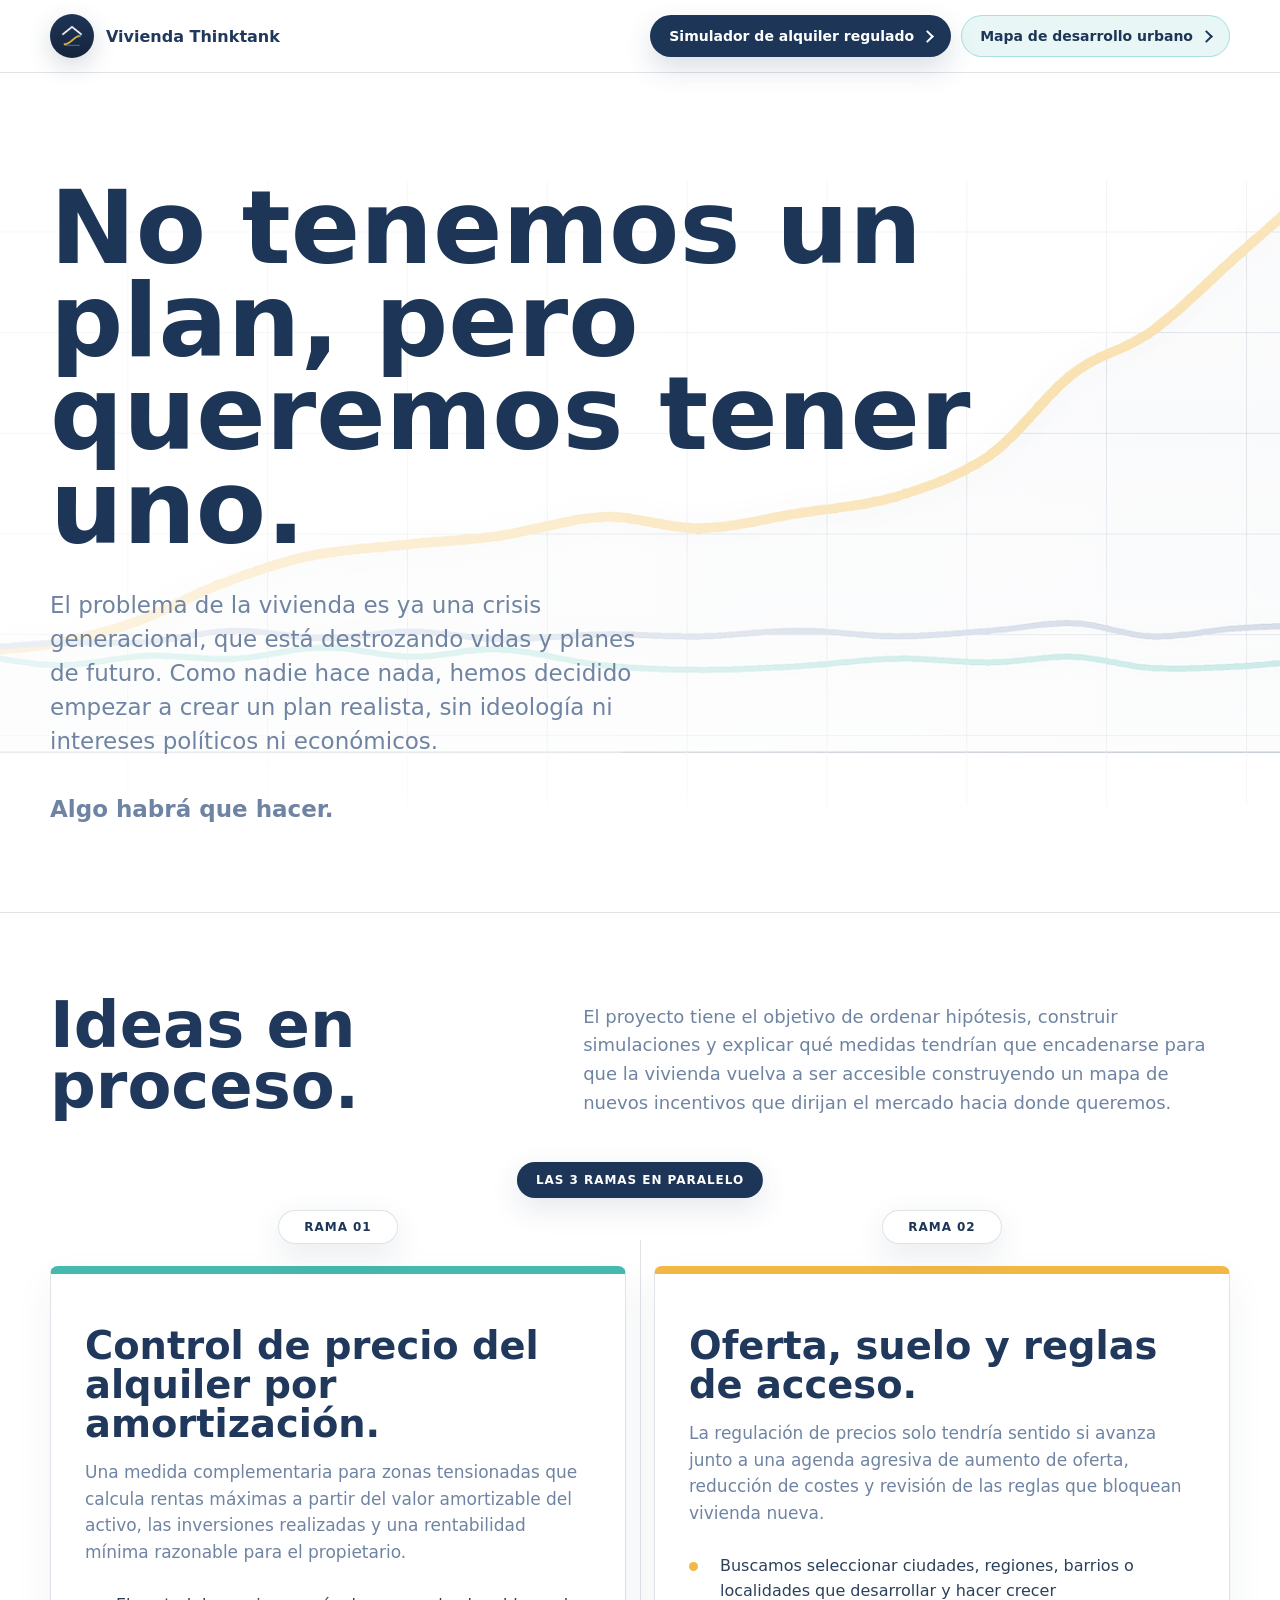
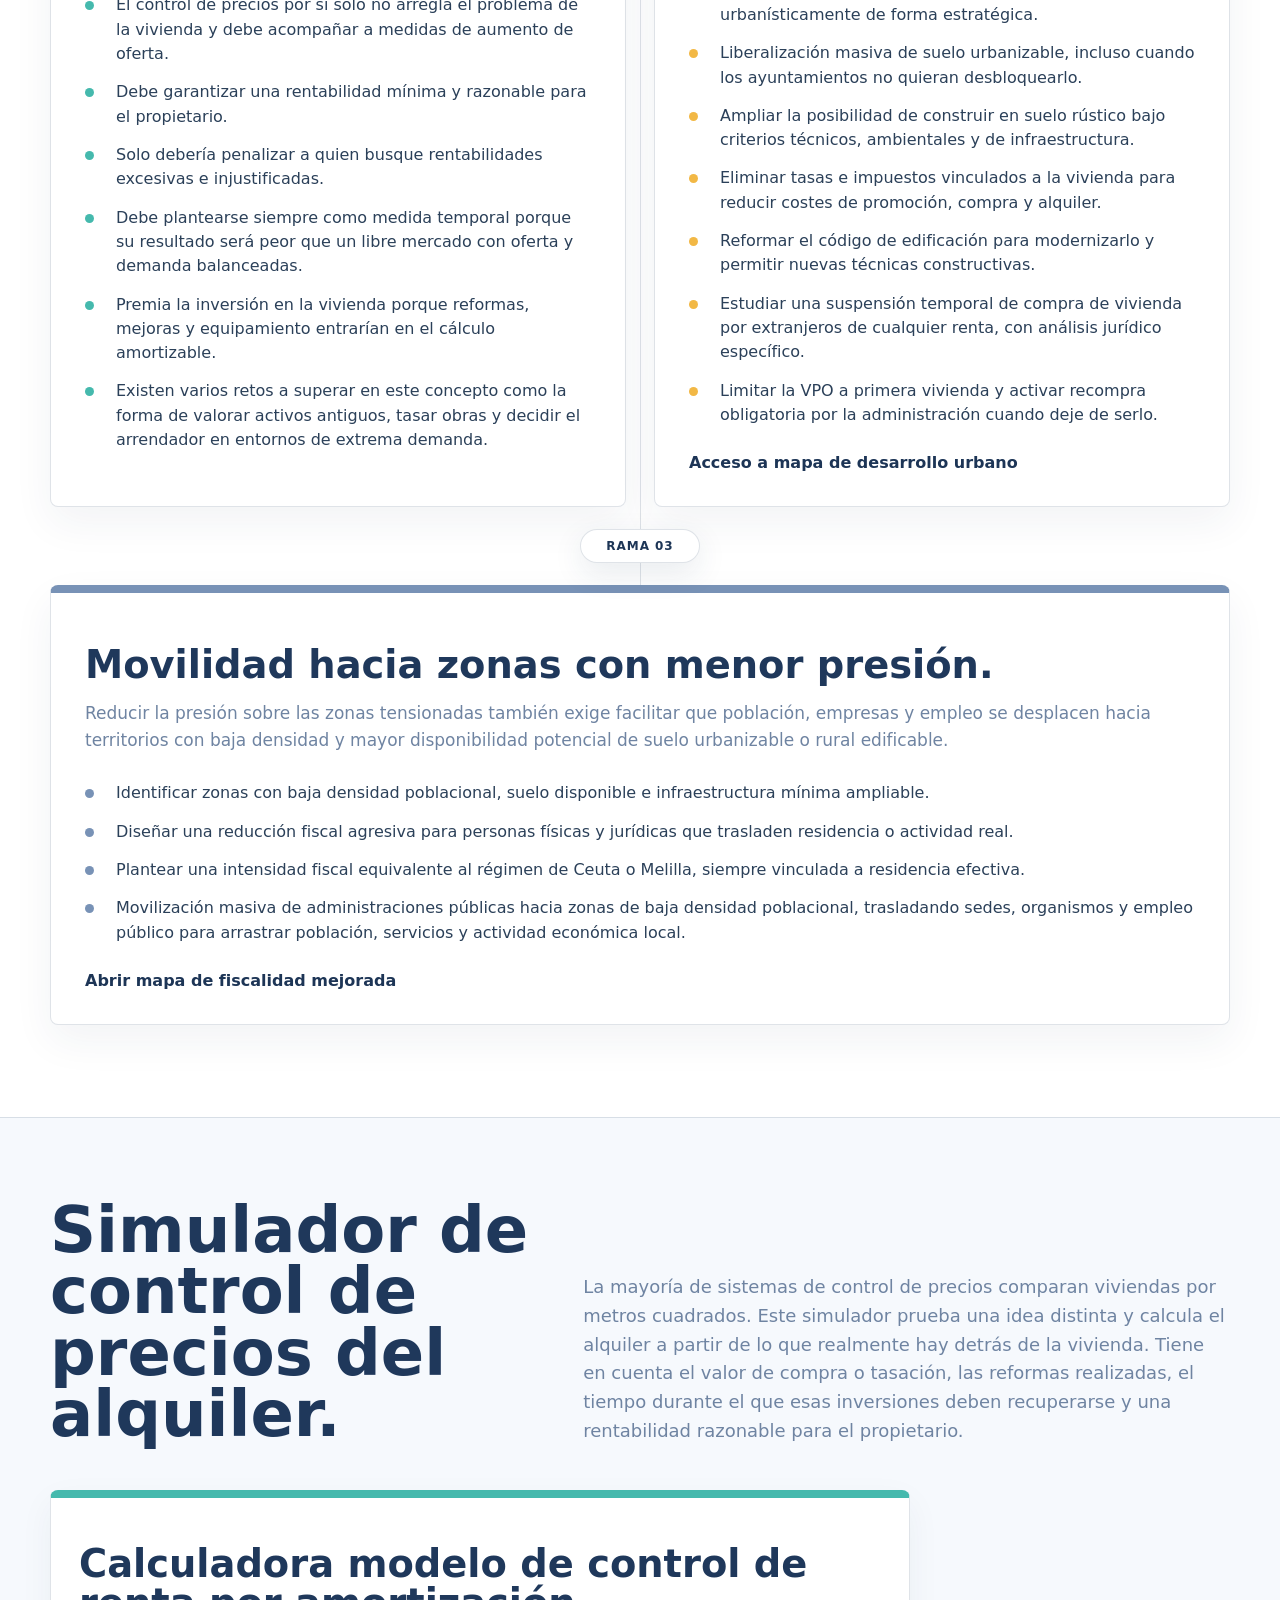
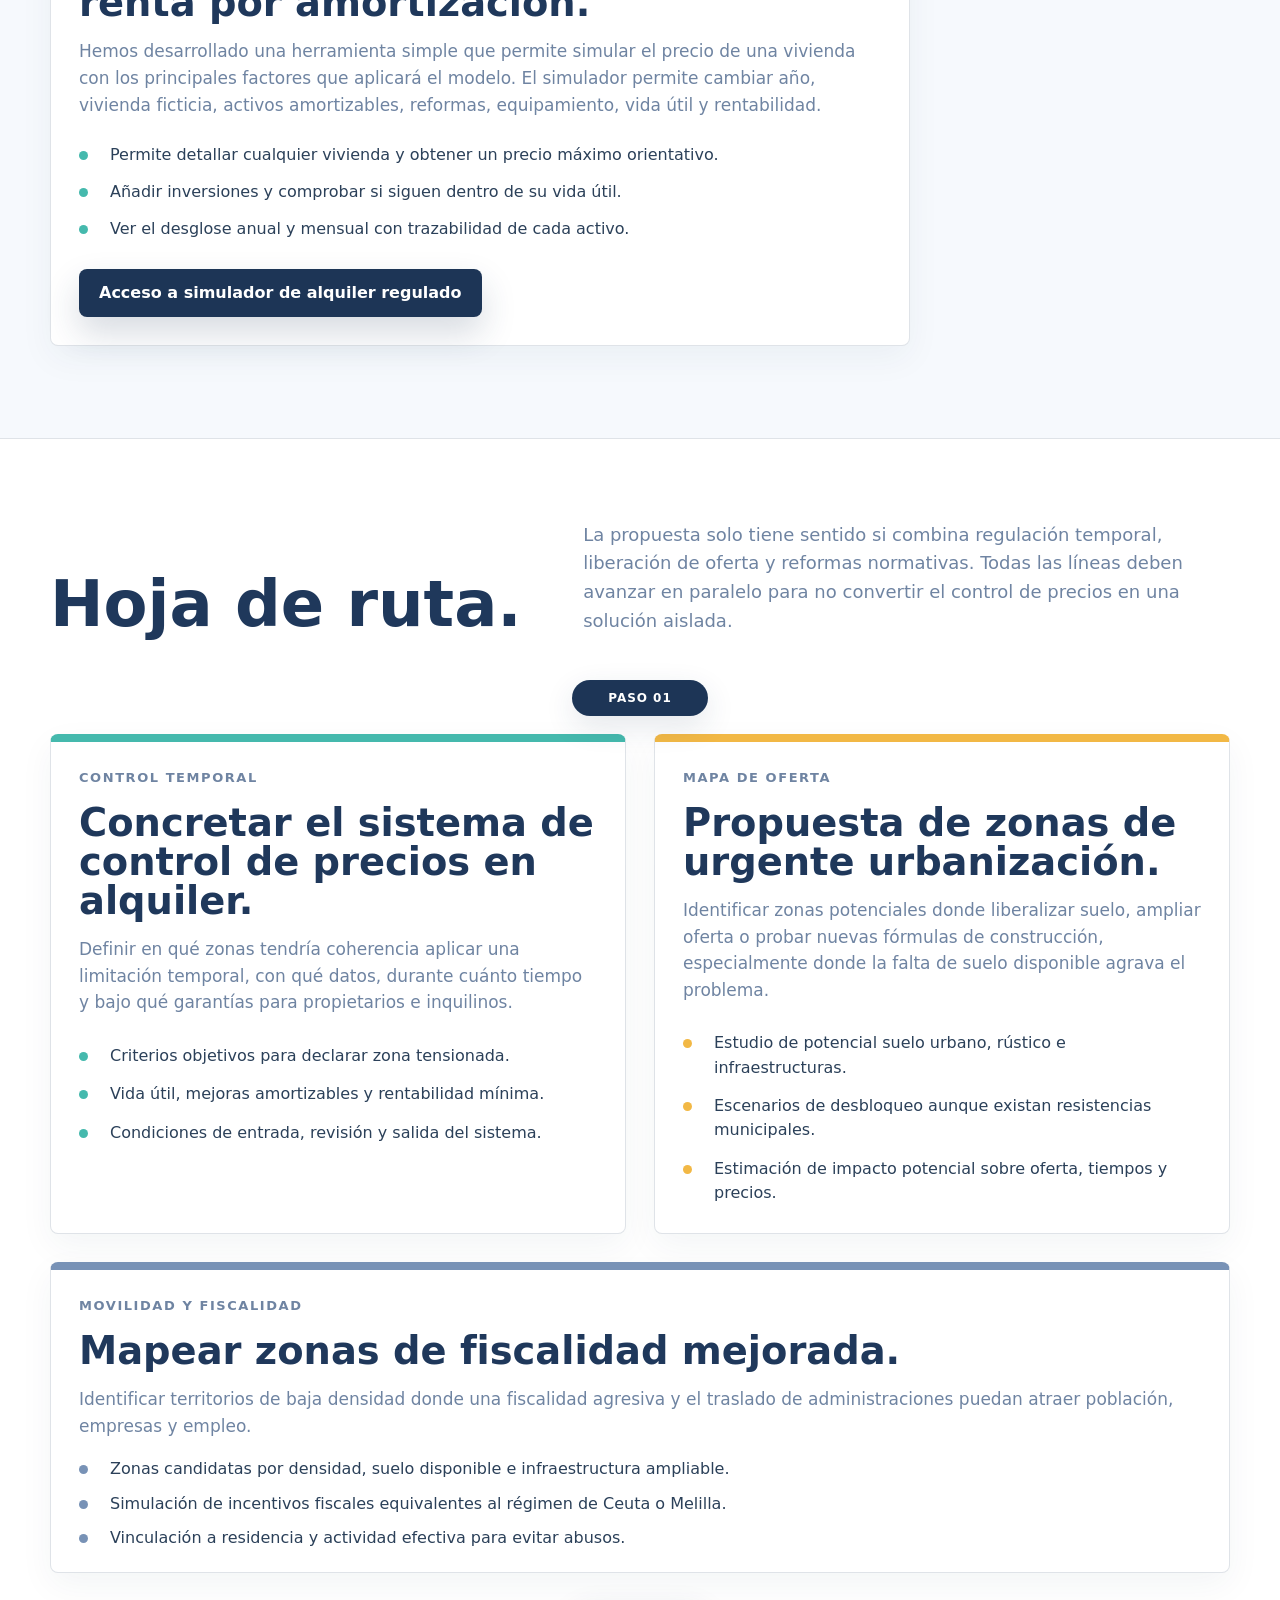
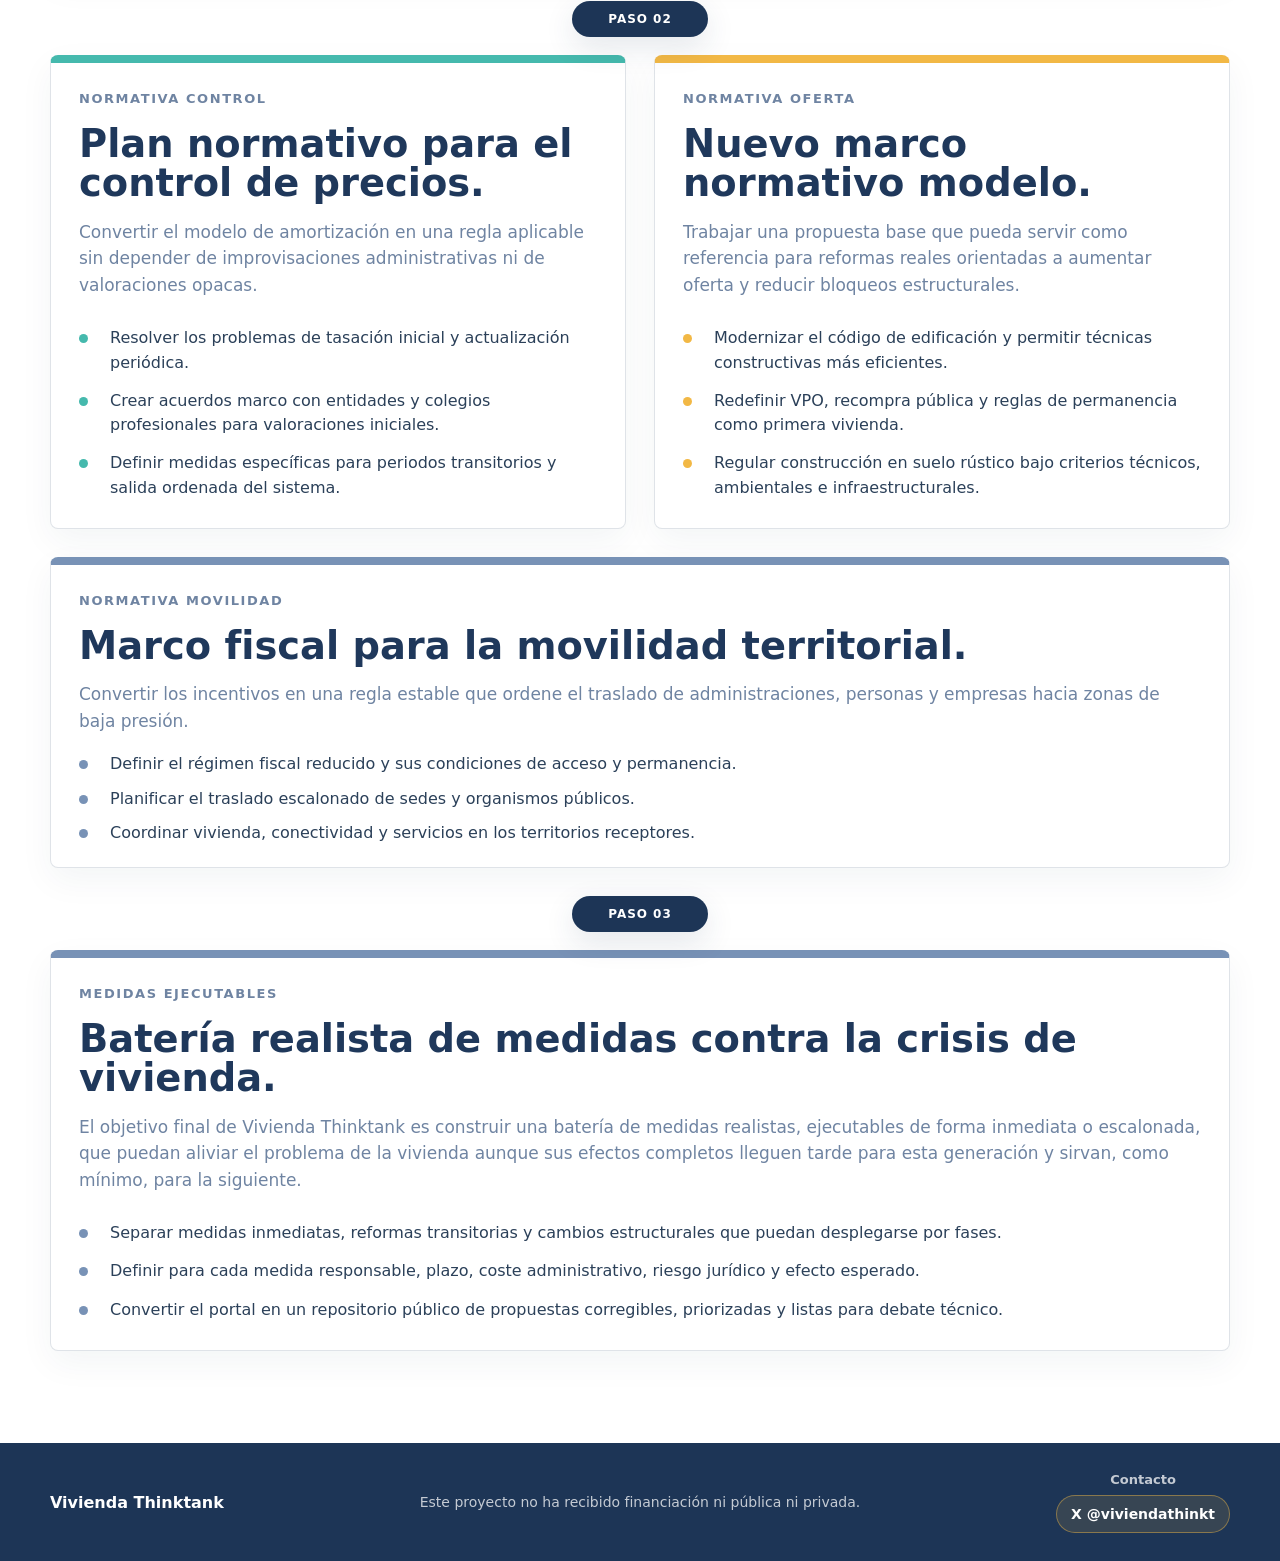
==== index.html @ 39a3a5e6 "Compact roadmap wide cards" ====
<!doctype html>
<html lang="es">
<head>
  <meta charset="utf-8">
  <meta name="viewport" content="width=device-width, initial-scale=1">
  <title>Vivienda Thinktank | Algo habrá que hacer </title>
  <style>
    :root {
      --ink: #1f385b;
      --navy: #1d3556;
      --muted: #6f84a2;
      --soft: #f6f9fd;
      --white: #ffffff;
      --teal: #45b9ad;
      --gold: #f2b845;
      --blue: #7892b6;
      --line: rgba(31, 56, 91, 0.14);
      --shadow: 0 24px 70px rgba(31, 56, 91, 0.10);
    }

    * {
      box-sizing: border-box;
    }

    body {
      margin: 0;
      font-family: Avenir Next, Inter, ui-sans-serif, system-ui, -apple-system, BlinkMacSystemFont, "Segoe UI", sans-serif;
      color: var(--ink);
      background: var(--white);
      overflow-x: hidden;
    }

    a {
      color: inherit;
    }

    .shell {
      width: calc(100% - 40px);
      max-width: 1180px;
      margin: 0 auto;
    }

    .topbar {
      position: sticky;
      top: 0;
      z-index: 10;
      border-bottom: 1px solid var(--line);
      background: rgba(255, 255, 255, 0.88);
      backdrop-filter: blur(18px);
    }

    .topbar .shell {
      display: flex;
      align-items: center;
      justify-content: space-between;
      min-height: 72px;
      gap: 24px;
    }

    .brand {
      display: flex;
      align-items: center;
      gap: 12px;
      font-weight: 800;
      letter-spacing: 0;
    }

    .brand-logo {
      width: 44px;
      height: 44px;
      border-radius: 50%;
      object-fit: cover;
      box-shadow: 0 8px 24px rgba(27, 52, 84, 0.18);
    }

    .header-actions {
      display: flex;
      align-items: center;
      justify-content: flex-end;
      flex-wrap: wrap;
      gap: 10px;
      margin-left: auto;
    }

    .header-button {
      display: inline-flex;
      align-items: center;
      justify-content: center;
      gap: 9px;
      min-height: 42px;
      padding: 0 18px;
      border: 1px solid rgba(31, 56, 91, 0.14);
      border-radius: 999px;
      background: var(--navy);
      color: var(--white);
      font-size: 14px;
      font-weight: 800;
      text-decoration: none;
      box-shadow: 0 12px 28px rgba(31, 56, 91, 0.16);
    }

    .header-button::after {
      content: "";
      width: 7px;
      height: 7px;
      border-top: 2px solid currentColor;
      border-right: 2px solid currentColor;
      transform: rotate(45deg);
    }

    .header-button.primary {
      background: var(--navy);
      color: var(--white);
    }

    .header-button.secondary {
      border-color: rgba(69, 185, 173, 0.38);
      background: rgba(69, 185, 173, 0.12);
      color: var(--navy);
      box-shadow: none;
    }

    .header-button.social {
      border-color: rgba(242, 184, 69, 0.46);
      background: rgba(242, 184, 69, 0.14);
      color: var(--navy);
      box-shadow: none;
    }

    .header-button.social::after {
      display: none;
    }

    .hero {
      position: relative;
      overflow: hidden;
      min-height: calc(100vh - 72px);
      display: grid;
      align-items: center;
      padding: 108px 0 86px;
      background:
        linear-gradient(90deg, rgba(255, 255, 255, 0.62) 0%, rgba(255, 255, 255, 0.52) 46%, rgba(255, 255, 255, 0.30) 100%),
        url("assets/landing/fondo-grafica-transparente.png") center center / cover no-repeat,
        #ffffff;
    }

    .hero::after {
      content: "";
      position: absolute;
      inset: 0;
      pointer-events: none;
      background:
        linear-gradient(180deg, rgba(255, 255, 255, 0.48), rgba(255, 255, 255, 0.08) 42%, rgba(255, 255, 255, 0.72) 100%);
    }

    .hero-grid {
      position: relative;
      z-index: 1;
      display: grid;
      grid-template-columns: minmax(0, 1fr);
      align-items: center;
    }

    h1 {
      max-width: 1040px;
      margin: 0;
      font-size: clamp(54px, 8vw, 124px);
      line-height: 0.91;
      letter-spacing: 0;
      color: var(--navy);
    }

    .intro {
      max-width: 620px;
      margin: 34px 0 0;
      color: var(--muted);
      font-size: clamp(18px, 2vw, 23px);
      line-height: 1.48;
    }

    .ideas {
      border-top: 1px solid var(--line);
      background: var(--white);
      padding: 82px 0 92px;
    }

    .section-head {
      display: grid;
      grid-template-columns: minmax(0, 0.75fr) minmax(0, 1fr);
      gap: 48px;
      align-items: end;
      margin-bottom: 44px;
    }

    h2 {
      margin: 0;
      font-size: clamp(36px, 5vw, 72px);
      line-height: 0.96;
      letter-spacing: 0;
    }

    .section-head p {
      margin: 0;
      color: var(--muted);
      font-size: 18px;
      line-height: 1.6;
    }

    .parallel {
      position: relative;
      display: grid;
      grid-template-columns: 1fr 1fr;
      gap: 28px;
      align-items: stretch;
      padding-top: 54px;
    }

    .parallel::before {
      content: "";
      position: absolute;
      top: 78px;
      bottom: 40px;
      left: 50%;
      width: 1px;
      background: var(--line);
      z-index: 0;
    }

    .parallel-badge {
      position: absolute;
      top: 0;
      left: 50%;
      z-index: 2;
      transform: translateX(-50%);
      display: inline-flex;
      align-items: center;
      justify-content: center;
      min-width: 136px;
      height: 36px;
      padding: 0 18px;
      border: 1px solid var(--line);
      border-radius: 999px;
      color: var(--white);
      background: var(--navy);
      box-shadow: 0 10px 30px rgba(31, 56, 91, 0.12);
      font-size: 12px;
      font-weight: 850;
      letter-spacing: 0.08em;
      text-transform: uppercase;
    }

    .branch {
      position: relative;
      z-index: 1;
      border: 1px solid var(--line);
      border-top: 8px solid var(--detail-color, var(--navy));
      border-radius: 8px;
      background: #ffffff;
      padding: 34px;
      min-height: 620px;
      box-shadow: 0 16px 40px rgba(27, 52, 84, 0.06);
    }

    .parallel > article:first-of-type {
      --detail-color: var(--teal);
    }

    .parallel > article:last-of-type {
      --detail-color: var(--gold);
    }

    .parallel.three-branches > article:nth-of-type(1) {
      --detail-color: var(--teal);
      grid-column: 1;
      grid-row: 2;
    }

    .parallel.three-branches > article:nth-of-type(2) {
      --detail-color: var(--gold);
      grid-column: 2;
      grid-row: 2;
    }

    .parallel.three-branches > article:nth-of-type(3) {
      --detail-color: var(--blue);
      grid-column: 1 / -1;
      grid-row: 4;
      justify-self: stretch;
      width: 100%;
      max-width: none;
      min-height: auto;
    }

    .branch-break {
      justify-self: center;
      z-index: 2;
      display: inline-flex;
      align-items: center;
      justify-content: center;
      min-width: 120px;
      height: 34px;
      margin: -6px 0 -6px;
      border: 1px solid var(--line);
      border-radius: 999px;
      color: var(--navy);
      background: var(--white);
      box-shadow: 0 10px 30px rgba(31, 56, 91, 0.10);
      font-size: 12px;
      font-weight: 850;
      letter-spacing: 0.08em;
      text-transform: uppercase;
    }

    .branch-break.full {
      grid-column: 1 / -1;
      grid-row: 3;
    }

    .three-branches .branch-break:nth-of-type(2) {
      grid-column: 1;
      grid-row: 1;
    }

    .three-branches .branch-break:nth-of-type(3) {
      grid-column: 2;
      grid-row: 1;
    }

    .branch-number {
      color: var(--muted);
      font-size: 13px;
      font-weight: 850;
      letter-spacing: 0.12em;
      text-transform: uppercase;
    }

    h3 {
      margin: 18px 0 16px;
      font-size: clamp(28px, 3vw, 42px);
      line-height: 1.02;
      letter-spacing: 0;
    }

    .branch-lead {
      margin: 0 0 28px;
      color: var(--muted);
      font-size: 17px;
      line-height: 1.56;
    }

    .points {
      display: grid;
      gap: 14px;
      margin: 0;
      padding: 0;
      list-style: none;
    }

    .points li {
      display: grid;
      grid-template-columns: 18px 1fr;
      gap: 13px;
      color: #2b4059;
      font-size: 16px;
      line-height: 1.52;
    }

    .points li::before {
      content: "";
      width: 9px;
      height: 9px;
      margin-top: 8px;
      border-radius: 50%;
      background: var(--detail-color, var(--blue));
    }

    .simulator {
      border-top: 1px solid var(--line);
      background: var(--soft);
      padding: 82px 0 92px;
    }

    .simulator-grid {
      display: grid;
      grid-template-columns: minmax(0, 1fr);
      gap: 28px;
      align-items: stretch;
    }

    .simulator-panel,
    .roadmap-card {
      border: 1px solid var(--line);
      border-radius: 8px;
      background: var(--white);
      padding: 28px;
      box-shadow: 0 12px 34px rgba(27, 52, 84, 0.05);
    }

    .field-grid {
      display: grid;
      grid-template-columns: 1fr 1fr;
      gap: 16px;
    }

    .field {
      display: grid;
      gap: 8px;
    }

    .field label {
      color: var(--muted);
      font-size: 13px;
      font-weight: 800;
      letter-spacing: 0.04em;
      text-transform: uppercase;
    }

    .field input {
      width: 100%;
      min-height: 48px;
      border: 1px solid var(--line);
      border-radius: 8px;
      padding: 0 14px;
      color: var(--ink);
      background: #fbfdff;
      font: inherit;
      font-size: 16px;
      font-weight: 700;
    }

    .preview-panel {
      border-top: 8px solid var(--teal);
      max-width: 860px;
    }

    .preview-copy {
      margin: 0 0 24px;
      color: var(--muted);
      font-size: 17px;
      line-height: 1.58;
    }

    .preview-list {
      display: grid;
      gap: 13px;
      margin: 0;
      padding: 0;
      list-style: none;
    }

    .preview-list li {
      display: grid;
      grid-template-columns: 18px 1fr;
      gap: 13px;
      color: #2b4059;
      font-size: 16px;
      line-height: 1.5;
    }

    .preview-list li::before {
      content: "";
      width: 9px;
      height: 9px;
      margin-top: 8px;
      border-radius: 50%;
      background: var(--teal);
    }

    .cta-link {
      display: inline-flex;
      align-items: center;
      justify-content: center;
      min-height: 48px;
      margin-top: 28px;
      border-radius: 8px;
      padding: 0 20px;
      color: var(--white);
      background: var(--navy);
      font-weight: 850;
      text-decoration: none;
      box-shadow: 0 16px 34px rgba(31, 56, 91, 0.18);
    }

    .branch-link {
      display: inline-flex;
      margin-top: 26px;
      color: var(--navy);
      font-weight: 850;
      text-decoration: none;
    }

    .roadmap {
      border-top: 1px solid var(--line);
      background: var(--white);
      padding: 82px 0 92px;
    }

    .roadmap-card {
      border-top: 8px solid var(--detail-color, var(--navy));
      min-height: 380px;
    }

    .roadmap-card.roadmap-wide {
      align-self: start;
      height: fit-content;
      min-height: 0;
      padding-bottom: 22px;
    }

    .roadmap-card.roadmap-wide .branch-lead {
      margin-bottom: 18px;
    }

    .roadmap-card.roadmap-wide .points {
      gap: 10px;
    }

    @media (min-width: 881px) {
      .roadmap .parallel::before {
        display: none;
      }
    }

    .roadmap-card[id] {
      scroll-margin-top: 96px;
    }

    .roadmap-phase {
      margin-top: 28px;
    }

    .roadmap-single {
      grid-template-columns: minmax(0, 1fr);
    }

    .roadmap-single > article:first-of-type {
      --detail-color: var(--blue);
    }

    .roadmap-single::before {
      display: none;
    }

    .roadmap-single .roadmap-card {
      min-height: auto;
    }

    .footer {
      border-top: 1px solid var(--line);
      background: var(--navy);
      color: var(--white);
      padding: 28px 0;
    }

    .footer .shell {
      display: flex;
      align-items: center;
      justify-content: space-between;
      gap: 24px;
      flex-wrap: wrap;
    }

    .footer strong {
      font-size: 16px;
    }

    .footer-note {
      color: rgba(255, 255, 255, 0.74);
      font-size: 14px;
      line-height: 1.45;
      text-align: center;
    }

    .footer-contact {
      display: flex;
      flex-direction: column;
      align-items: center;
      gap: 8px;
    }

    .footer-contact-title {
      color: rgba(255, 255, 255, 0.74);
      font-size: 13px;
      font-weight: 850;
    }

    .footer-link {
      display: inline-flex;
      align-items: center;
      justify-content: center;
      min-height: 38px;
      padding: 0 14px;
      border: 1px solid rgba(242, 184, 69, 0.44);
      border-radius: 999px;
      background: rgba(242, 184, 69, 0.12);
      color: var(--white);
      font-size: 14px;
      font-weight: 850;
      text-decoration: none;
      white-space: nowrap;
    }

    @media (max-width: 880px) {
      .shell {
        width: calc(100% - 28px);
        max-width: 1180px;
      }

      .topbar .shell {
        align-items: center;
        gap: 16px;
      }

      .hero {
        min-height: auto;
        padding: 72px 0 56px;
        background:
          linear-gradient(180deg, rgba(255, 255, 255, 0.78) 0%, rgba(255, 255, 255, 0.52) 48%, rgba(255, 255, 255, 0.82) 100%),
          url("assets/landing/fondo-grafica-transparente.png") center center / auto 100% no-repeat,
          #ffffff;
      }

      .hero-grid,
      .section-head,
      .parallel,
      .simulator-grid,
      .field-grid {
        grid-template-columns: 1fr;
      }

      .parallel-badge {
        position: static;
        transform: none;
        justify-self: start;
        margin-bottom: 2px;
      }

      .branch-break {
        grid-column: auto !important;
        grid-row: auto !important;
        justify-self: start;
        margin: 0 0 0 -16px;
        box-shadow: 0 0 0 6px var(--white);
      }

      .parallel.three-branches > article {
        grid-column: auto !important;
        grid-row: auto !important;
      }

      .parallel {
        gap: 16px;
        padding-top: 0;
        padding-left: 24px;
      }

      .parallel::before {
        top: 48px;
        bottom: 12px;
        left: 8px;
        width: 3px;
        border-radius: 999px;
        background: linear-gradient(180deg, var(--teal), var(--gold));
      }

      .parallel > article {
        position: relative;
      }

      .parallel > article::before {
        content: "";
        position: absolute;
        top: 30px;
        left: -23px;
        width: 13px;
        height: 13px;
        border-radius: 50%;
        background: var(--detail-color, var(--navy));
        box-shadow: 0 0 0 5px var(--white);
      }

      .roadmap-single {
        padding-left: 0;
      }

      .roadmap-single::before,
      .roadmap-single > article::before {
        display: none;
      }

      .branch {
        min-height: auto;
        padding: 26px;
      }

      .footer .shell {
        align-items: flex-start;
        flex-direction: column;
      }

      .footer-contact {
        align-items: flex-start;
      }

    }

    @media (max-width: 640px) {
      .topbar .shell {
        align-items: flex-start;
        flex-direction: column;
        padding: 12px 0;
      }

      .header-actions {
        width: 100%;
        justify-content: flex-start;
        margin-left: 0;
      }

      .header-button {
        width: 100%;
        max-width: 100%;
        justify-content: space-between;
      }
    }

    @media (max-width: 520px) {
      .brand {
        gap: 10px;
      }

      .brand span {
        max-width: 116px;
        line-height: 1.05;
      }

      .header-button {
        min-height: 40px;
        padding: 0 14px;
      }

      h1 {
        width: 100%;
        max-width: 100%;
        font-size: clamp(38px, 11.2vw, 46px);
        line-height: 1;
        overflow-wrap: break-word;
      }

      .intro,
      .section-head p,
      .branch-lead,
      .preview-copy {
        width: 100%;
        max-width: 100%;
        font-size: 16px;
        overflow-wrap: break-word;
      }

      h2 {
        font-size: clamp(32px, 10vw, 42px);
        line-height: 1;
        overflow-wrap: break-word;
      }

      h3 {
        font-size: clamp(26px, 8vw, 34px);
        overflow-wrap: break-word;
      }
    }
  </style>
</head>
<body>
  <header class="topbar">
    <div class="shell">
      <div class="brand">
        <img class="brand-logo" src="assets/brand/vivienda-thinktank-logo-final.png" alt="">
        <span>Vivienda Thinktank</span>
      </div>
      <div class="header-actions">
        <a class="header-button primary" href="simulador_total.html">Simulador de alquiler regulado</a>
        <a class="header-button secondary" href="mapa_desarrollo_urbano.html">Mapa de desarrollo urbano</a>
      </div>
    </div>
  </header>

  <main>
    <section class="hero">
      <div class="shell hero-grid">
        <div>
          <h1>No tenemos un plan, pero queremos tener uno.</h1>
          <p class="intro">
            El problema de la vivienda es ya una crisis generacional, que está destrozando vidas y planes
            de futuro. Como nadie hace nada, hemos decidido empezar a crear un plan realista, sin ideología
            ni intereses políticos ni económicos.
            <br><br>
            <strong>Algo habrá que hacer.</strong>
          </p>
        </div>
      </div>
    </section>

    <section class="ideas" id="ideas">
      <div class="shell">
        <div class="section-head">
          <h2>Ideas en proceso.</h2>
          <p>
            El proyecto tiene el objetivo de ordenar hipótesis, construir simulaciones y explicar qué medidas
            tendrían que encadenarse para que la vivienda vuelva a ser accesible construyendo un mapa de nuevos
            incentivos que dirijan el mercado hacia donde queremos.
          </p>
        </div>

        <div class="parallel three-branches">
          <div class="parallel-badge">Las 3 ramas en paralelo</div>

          <div class="branch-break">Rama 01</div>

          <article class="branch">
            <h3>Control de precio del alquiler por amortización.</h3>
            <p class="branch-lead">
              Una medida complementaria para zonas tensionadas que calcula rentas máximas a partir del valor
              amortizable del activo, las inversiones realizadas y una rentabilidad mínima razonable para el
              propietario.
            </p>

            <ul class="points">
              <li>El control de precios por sí solo no arregla el problema de la vivienda y debe acompañar a medidas de aumento de oferta.</li>
              <li>Debe garantizar una rentabilidad mínima y razonable para el propietario.</li>
              <li>Solo debería penalizar a quien busque rentabilidades excesivas e injustificadas.</li>
              <li>Debe plantearse siempre como medida temporal porque su resultado será peor que un libre mercado con oferta y demanda balanceadas.</li>
              <li>Premia la inversión en la vivienda porque reformas, mejoras y equipamiento entrarían en el cálculo amortizable.</li>
              <li>Existen varios retos a superar en este concepto como la forma de valorar activos antiguos, tasar obras y decidir el arrendador en entornos de extrema demanda.</li>
            </ul>
          </article>

          <div class="branch-break">Rama 02</div>

          <article class="branch">
            <h3>Oferta, suelo y reglas de acceso.</h3>
            <p class="branch-lead">
              La regulación de precios solo tendría sentido si avanza junto a una agenda agresiva de aumento de oferta,
              reducción de costes y revisión de las reglas que bloquean vivienda nueva.
            </p>

            <ul class="points">
              <li>Buscamos seleccionar ciudades, regiones, barrios o localidades que desarrollar y hacer crecer urbanísticamente de forma estratégica.</li>
              <li>Liberalización masiva de suelo urbanizable, incluso cuando los ayuntamientos no quieran desbloquearlo.</li>
              <li>Ampliar la posibilidad de construir en suelo rústico bajo criterios técnicos, ambientales y de infraestructura.</li>
              <li>Eliminar tasas e impuestos vinculados a la vivienda para reducir costes de promoción, compra y alquiler.</li>
              <li>Reformar el código de edificación para modernizarlo y permitir nuevas técnicas constructivas.</li>
              <li>Estudiar una suspensión temporal de compra de vivienda por extranjeros de cualquier renta, con análisis jurídico específico.</li>
              <li>Limitar la VPO a primera vivienda y activar recompra obligatoria por la administración cuando deje de serlo.</li>
            </ul>
            <a class="branch-link" href="mapa_desarrollo_urbano.html">Acceso a mapa de desarrollo urbano</a>
          </article>

          <div class="branch-break full">Rama 03</div>

          <article class="branch">
            <h3>Movilidad hacia zonas con menor presión.</h3>
            <p class="branch-lead">
              Reducir la presión sobre las zonas tensionadas también exige facilitar que población, empresas y empleo
              se desplacen hacia territorios con baja densidad y mayor disponibilidad potencial de suelo urbanizable o
              rural edificable.
            </p>

            <ul class="points">
              <li>Identificar zonas con baja densidad poblacional, suelo disponible e infraestructura mínima ampliable.</li>
              <li>Diseñar una reducción fiscal agresiva para personas físicas y jurídicas que trasladen residencia o actividad real.</li>
              <li>Plantear una intensidad fiscal equivalente al régimen de Ceuta o Melilla, siempre vinculada a residencia efectiva.</li>
              <li>Movilización masiva de administraciones públicas hacia zonas de baja densidad poblacional, trasladando sedes, organismos y empleo público para arrastrar población, servicios y actividad económica local.</li>
            </ul>
            <a class="branch-link" href="mapa_fiscalidad_mejorada.html">Abrir mapa de fiscalidad mejorada</a>
          </article>
        </div>
      </div>
    </section>

    <section class="simulator" id="simulador">
      <div class="shell">
        <div class="section-head">
          <h2>Simulador de control de precios del alquiler.</h2>
          <p>
            La mayoría de sistemas de control de precios comparan viviendas por metros cuadrados. Este simulador prueba
            una idea distinta y calcula el alquiler a partir de lo que realmente hay detrás de la vivienda. Tiene en cuenta el
            valor de compra o tasación, las reformas realizadas, el tiempo durante el que esas inversiones deben recuperarse
            y una rentabilidad razonable para el propietario.
          </p>
        </div>

        <div class="simulator-grid">
          <article class="simulator-panel preview-panel">
            <h3>Calculadora modelo de control de renta por amortización.</h3>
            <p class="preview-copy">
              Hemos desarrollado una herramienta simple que permite simular el precio de una vivienda con los
              principales factores que aplicará el modelo. El simulador permite cambiar año, vivienda ficticia,
              activos amortizables, reformas, equipamiento, vida útil y rentabilidad.
            </p>
            <ul class="preview-list">
              <li>Permite detallar cualquier vivienda y obtener un precio máximo orientativo.</li>
              <li>Añadir inversiones y comprobar si siguen dentro de su vida útil.</li>
              <li>Ver el desglose anual y mensual con trazabilidad de cada activo.</li>
            </ul>
            <a class="cta-link" href="simulador_total.html">Acceso a simulador de alquiler regulado</a>
          </article>
        </div>
      </div>
    </section>

    <section class="roadmap" id="hoja-ruta">
      <div class="shell">
        <div class="section-head">
          <h2>Hoja de ruta.</h2>
          <p>
            La propuesta solo tiene sentido si combina regulación temporal, liberación de oferta y reformas
            normativas. Todas las líneas deben avanzar en paralelo para no convertir el control de precios
            en una solución aislada.
          </p>
        </div>

        <div class="parallel">
          <div class="parallel-badge">Paso 01</div>

          <article class="roadmap-card">
            <div class="branch-number">Control temporal</div>
            <h3>Concretar el sistema de control de precios en alquiler.</h3>
            <p class="branch-lead">
              Definir en qué zonas tendría coherencia aplicar una limitación temporal, con qué datos, durante cuánto
              tiempo y bajo qué garantías para propietarios e inquilinos.
            </p>
            <ul class="points">
              <li>Criterios objetivos para declarar zona tensionada.</li>
              <li>Vida útil, mejoras amortizables y rentabilidad mínima.</li>
              <li>Condiciones de entrada, revisión y salida del sistema.</li>
            </ul>
          </article>

          <article class="roadmap-card" id="mapa-desarrollo-urbano" style="--detail-color: var(--gold);">
            <div class="branch-number">Mapa de oferta</div>
            <h3>Propuesta de zonas de urgente urbanización.</h3>
            <p class="branch-lead">
              Identificar zonas potenciales donde liberalizar suelo, ampliar oferta o probar nuevas fórmulas de
              construcción, especialmente donde la falta de suelo disponible agrava el problema.
            </p>
            <ul class="points">
              <li>Estudio de potencial suelo urbano, rústico e infraestructuras.</li>
              <li>Escenarios de desbloqueo aunque existan resistencias municipales.</li>
              <li>Estimación de impacto potencial sobre oferta, tiempos y precios.</li>
            </ul>
          </article>

          <article class="roadmap-card roadmap-wide" style="grid-column: 1 / -1; --detail-color: var(--blue);">
            <div class="branch-number">Movilidad y fiscalidad</div>
            <h3>Mapear zonas de fiscalidad mejorada.</h3>
            <p class="branch-lead">
              Identificar territorios de baja densidad donde una fiscalidad agresiva y el traslado de
              administraciones puedan atraer población, empresas y empleo.
            </p>
            <ul class="points">
              <li>Zonas candidatas por densidad, suelo disponible e infraestructura ampliable.</li>
              <li>Simulación de incentivos fiscales equivalentes al régimen de Ceuta o Melilla.</li>
              <li>Vinculación a residencia y actividad efectiva para evitar abusos.</li>
            </ul>
          </article>
        </div>

        <div class="parallel roadmap-phase">
          <div class="parallel-badge">Paso 02</div>

          <article class="roadmap-card">
            <div class="branch-number">Normativa control</div>
            <h3>Plan normativo para el control de precios.</h3>
            <p class="branch-lead">
              Convertir el modelo de amortización en una regla aplicable sin depender de improvisaciones
              administrativas ni de valoraciones opacas.
            </p>
            <ul class="points">
              <li>Resolver los problemas de tasación inicial y actualización periódica.</li>
              <li>Crear acuerdos marco con entidades y colegios profesionales para valoraciones iniciales.</li>
              <li>Definir medidas específicas para periodos transitorios y salida ordenada del sistema.</li>
            </ul>
          </article>

          <article class="roadmap-card" style="--detail-color: var(--gold);">
            <div class="branch-number">Normativa oferta</div>
            <h3>Nuevo marco normativo modelo.</h3>
            <p class="branch-lead">
              Trabajar una propuesta base que pueda servir como referencia para reformas reales orientadas a aumentar
              oferta y reducir bloqueos estructurales.
            </p>
            <ul class="points">
              <li>Modernizar el código de edificación y permitir técnicas constructivas más eficientes.</li>
              <li>Redefinir VPO, recompra pública y reglas de permanencia como primera vivienda.</li>
              <li>Regular construcción en suelo rústico bajo criterios técnicos, ambientales e infraestructurales.</li>
            </ul>
          </article>

          <article class="roadmap-card roadmap-wide" style="grid-column: 1 / -1; --detail-color: var(--blue);">
            <div class="branch-number">Normativa movilidad</div>
            <h3>Marco fiscal para la movilidad territorial.</h3>
            <p class="branch-lead">
              Convertir los incentivos en una regla estable que ordene el traslado de administraciones,
              personas y empresas hacia zonas de baja presión.
            </p>
            <ul class="points">
              <li>Definir el régimen fiscal reducido y sus condiciones de acceso y permanencia.</li>
              <li>Planificar el traslado escalonado de sedes y organismos públicos.</li>
              <li>Coordinar vivienda, conectividad y servicios en los territorios receptores.</li>
            </ul>
          </article>
        </div>

        <div class="parallel roadmap-phase roadmap-single">
          <div class="parallel-badge">Paso 03</div>

          <article class="roadmap-card">
            <div class="branch-number">Medidas ejecutables</div>
            <h3>Batería realista de medidas contra la crisis de vivienda.</h3>
            <p class="branch-lead">
              El objetivo final de Vivienda Thinktank es construir una batería de medidas realistas, ejecutables de
              forma inmediata o escalonada, que puedan aliviar el problema de la vivienda aunque sus efectos completos
              lleguen tarde para esta generación y sirvan, como mínimo, para la siguiente.
            </p>
            <ul class="points">
              <li>Separar medidas inmediatas, reformas transitorias y cambios estructurales que puedan desplegarse por fases.</li>
              <li>Definir para cada medida responsable, plazo, coste administrativo, riesgo jurídico y efecto esperado.</li>
              <li>Convertir el portal en un repositorio público de propuestas corregibles, priorizadas y listas para debate técnico.</li>
            </ul>
          </article>
        </div>
      </div>
    </section>
  </main>

  <footer class="footer">
    <div class="shell">
      <strong>Vivienda Thinktank</strong>
      <span class="footer-note">Este proyecto no ha recibido financiación ni pública ni privada.</span>
      <div class="footer-contact">
        <span class="footer-contact-title">Contacto</span>
        <a class="footer-link" href="https://x.com/viviendathinkt" target="_blank" rel="noreferrer">X @viviendathinkt</a>
      </div>
    </div>
  </footer>

</body>
</html>
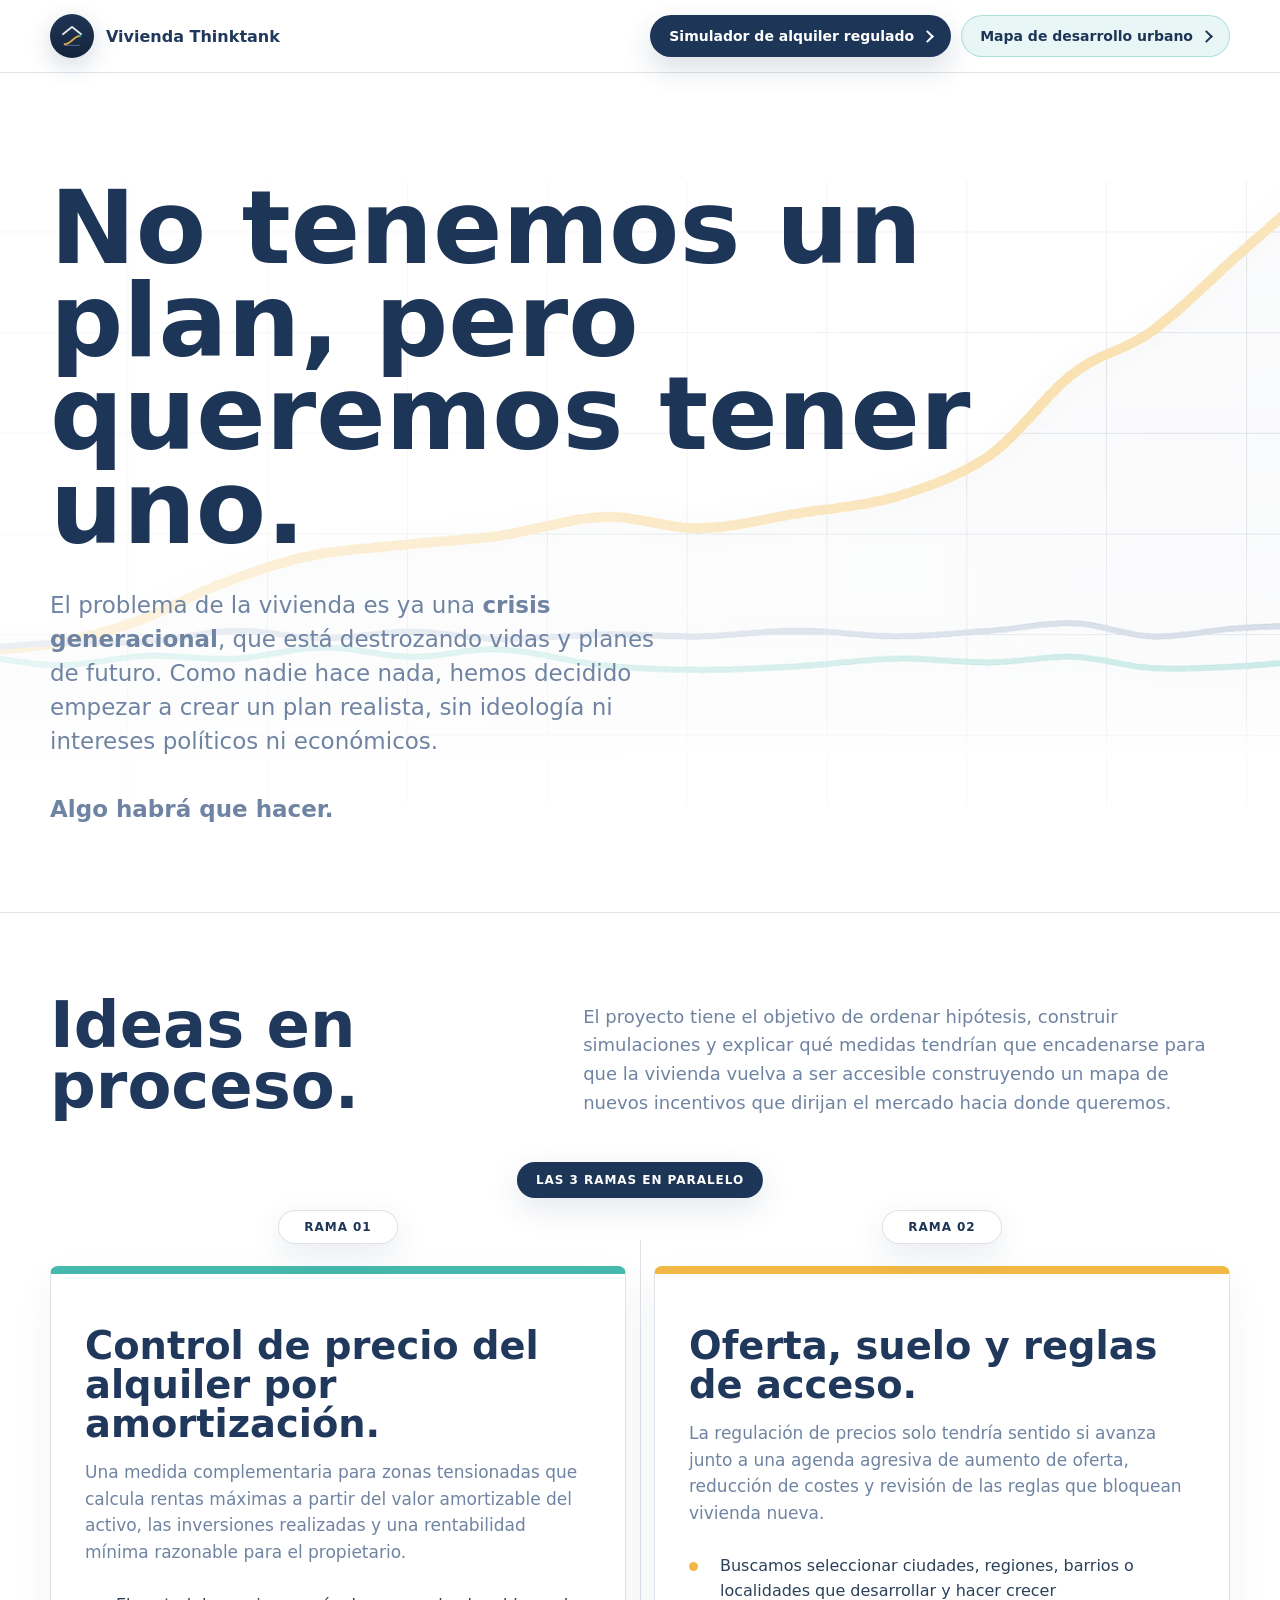
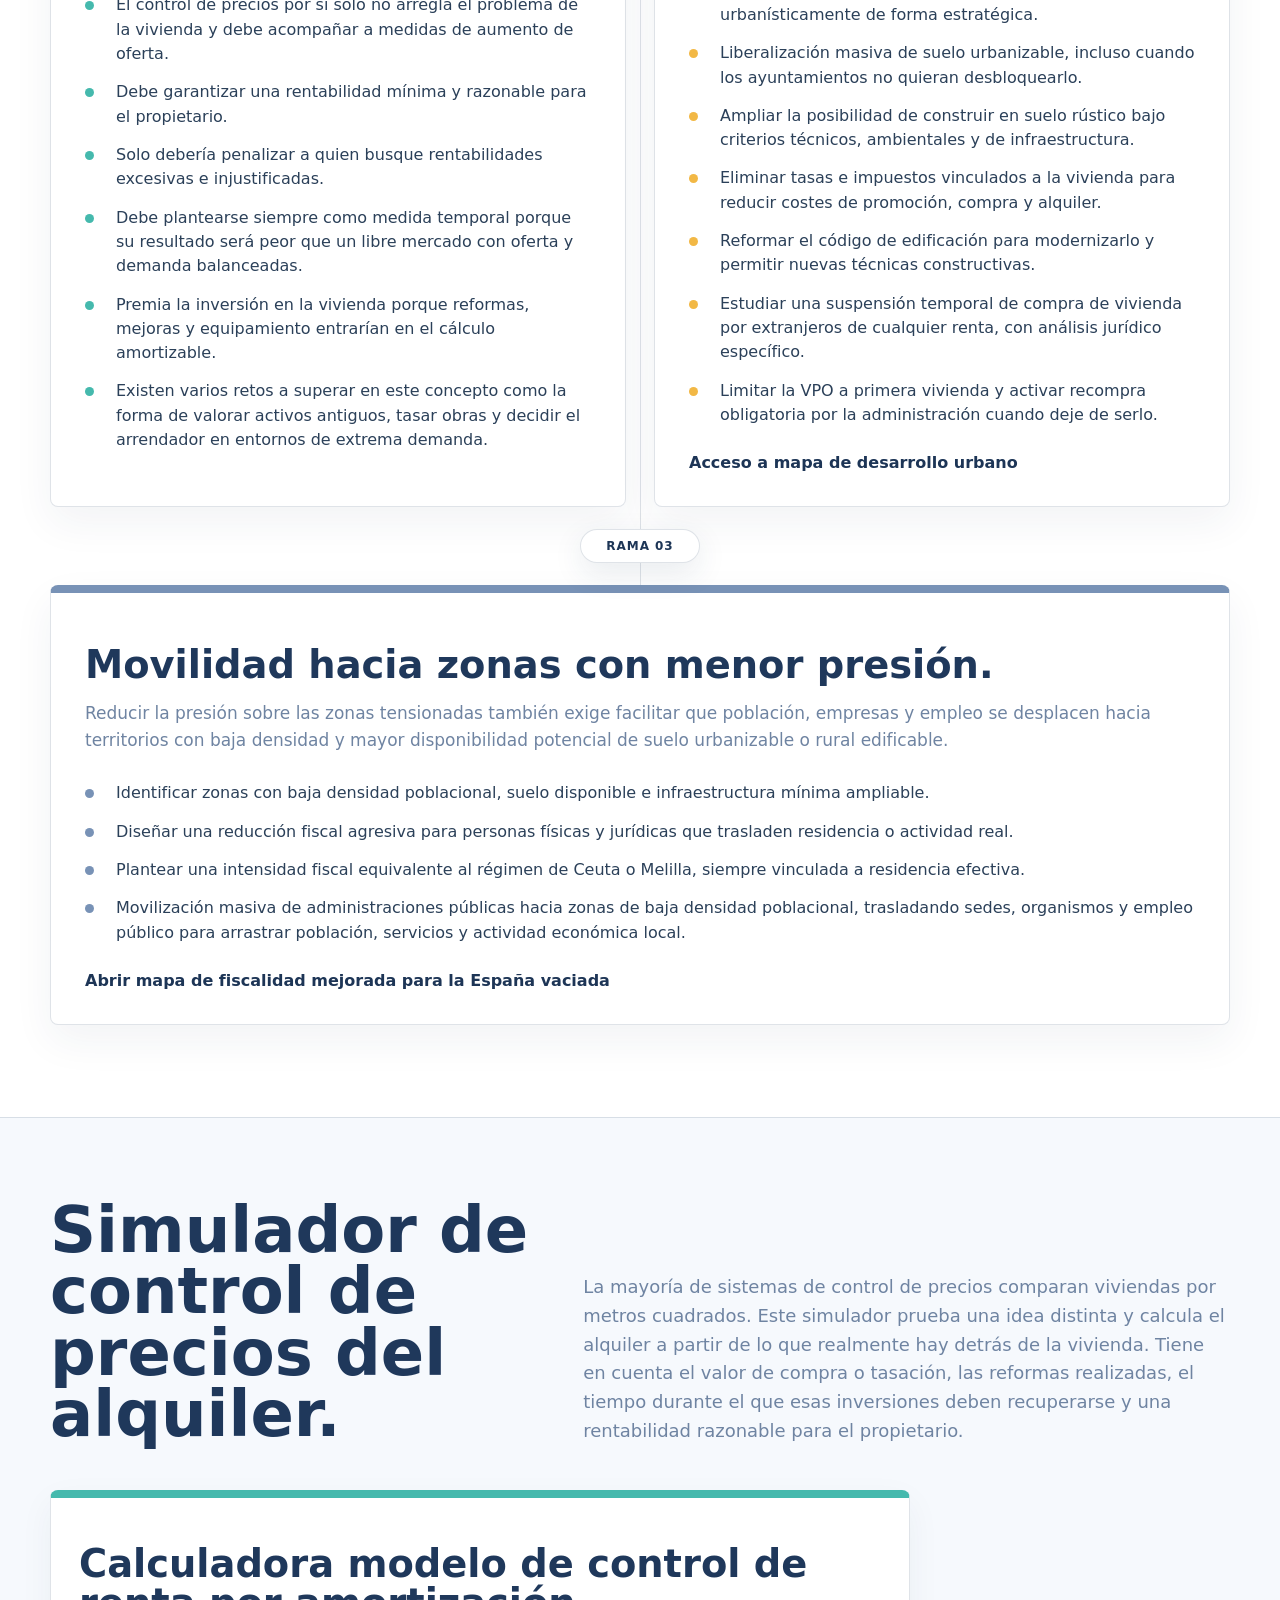
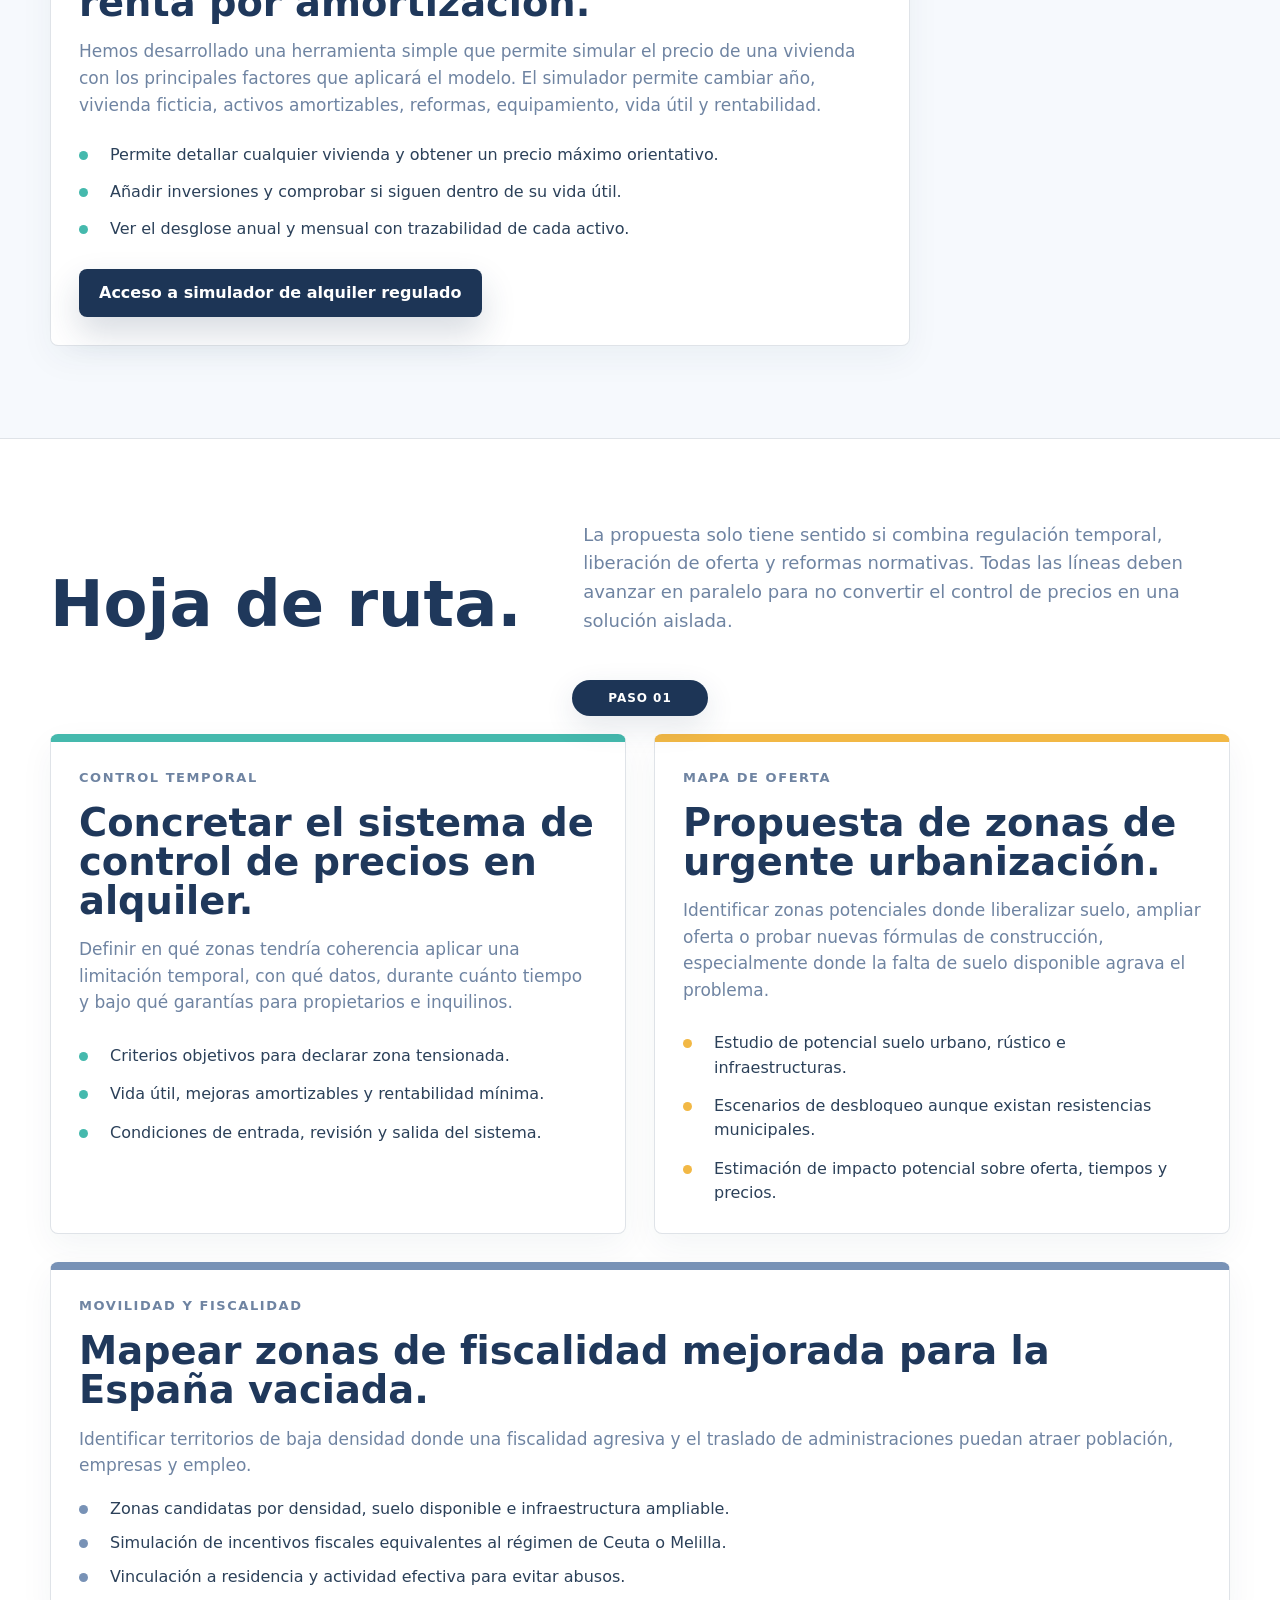
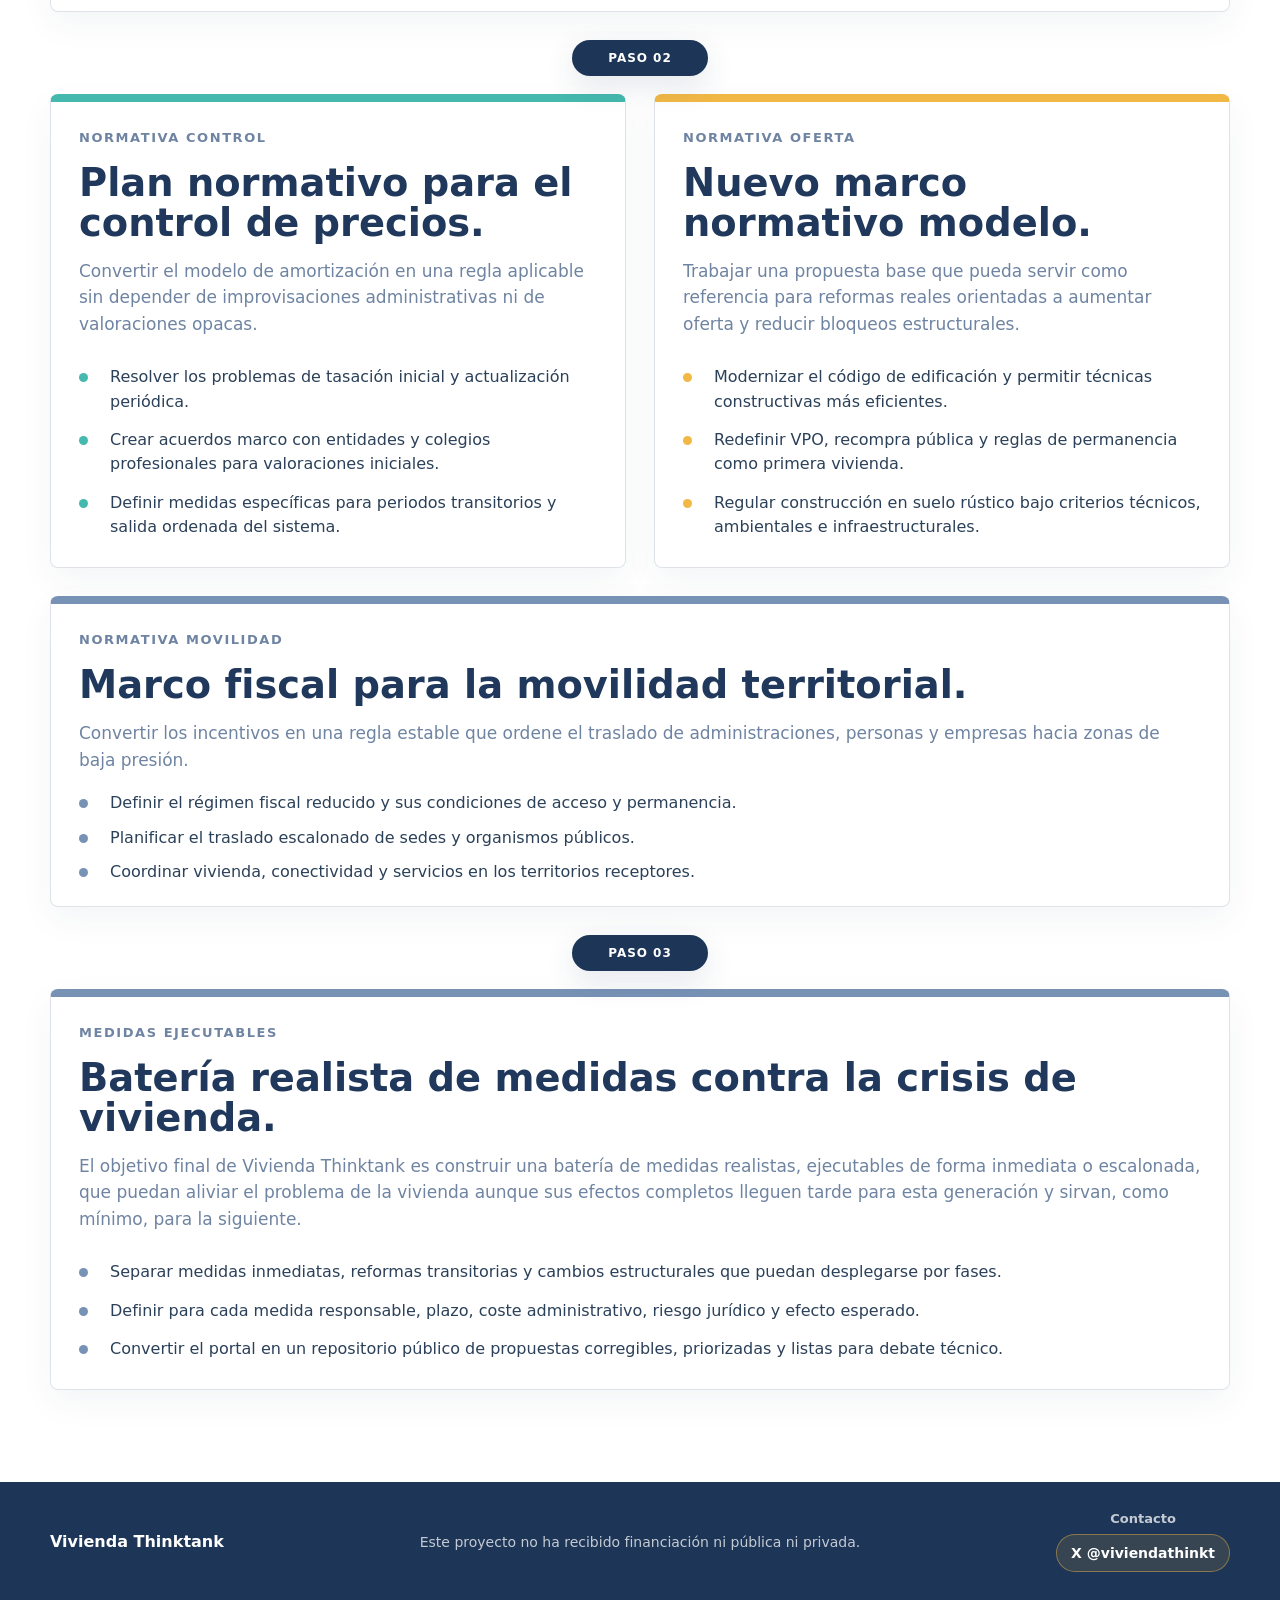
==== commit 8cde59f8: "Polish map labels and mobile nav" ====
--- a/index.html
+++ b/index.html
@@ -140,7 +140,7 @@
       padding: 108px 0 86px;
       background:
         linear-gradient(90deg, rgba(255, 255, 255, 0.62) 0%, rgba(255, 255, 255, 0.52) 46%, rgba(255, 255, 255, 0.30) 100%),
-        url("assets/landing/fondo-grafica-transparente.png") center center / cover no-repeat,
+        url("assets/landing/fondo-grafica-portada.png") center center / cover no-repeat,
         #ffffff;
     }
 
@@ -616,7 +616,7 @@
         padding: 72px 0 56px;
         background:
           linear-gradient(180deg, rgba(255, 255, 255, 0.78) 0%, rgba(255, 255, 255, 0.52) 48%, rgba(255, 255, 255, 0.82) 100%),
-          url("assets/landing/fondo-grafica-transparente.png") center center / auto 100% no-repeat,
+          url("assets/landing/fondo-grafica-portada.png") 78% center / auto 100% no-repeat,
           #ffffff;
       }
 
@@ -769,6 +769,7 @@
       }
     }
   </style>
+  <link rel="stylesheet" href="assets/mobile-app-nav.css">
 </head>
 <body>
   <header class="topbar">
@@ -784,13 +785,56 @@
     </div>
   </header>
 
+  <nav class="mobile-app-nav" aria-label="Navegación móvil">
+    <div class="mobile-app-nav__inner">
+      <a class="mobile-app-nav__button is-active" href="index.html" aria-label="Inicio" aria-current="page" title="Inicio">
+        <img class="mobile-app-nav__logo" src="assets/brand/vivienda-thinktank-logo-final.png" alt="">
+      </a>
+      <a class="mobile-app-nav__button" href="simulador_total.html" aria-label="Simulador" title="Simulador">
+        <svg viewBox="0 0 24 24" aria-hidden="true" focusable="false" fill="none">
+          <rect x="5" y="3" width="14" height="18" rx="2.5"></rect>
+          <rect x="8" y="6" width="8" height="3" rx="0.8"></rect>
+          <circle cx="8.5" cy="12.5" r="0.75" fill="currentColor" stroke="none"></circle>
+          <circle cx="11.8" cy="12.5" r="0.75" fill="currentColor" stroke="none"></circle>
+          <circle cx="8.5" cy="16.5" r="0.75" fill="currentColor" stroke="none"></circle>
+          <circle cx="11.8" cy="16.5" r="0.75" fill="currentColor" stroke="none"></circle>
+          <path d="M15.5 12v5"></path>
+          <path d="M13.2 14.5h4.6"></path>
+        </svg>
+      </a>
+      <a class="mobile-app-nav__button" href="mapa_desarrollo_urbano.html" aria-label="Mapa de desarrollo urbano" title="Mapa de desarrollo urbano">
+        <svg viewBox="0 0 24 24" aria-hidden="true" focusable="false" fill="none">
+          <path d="M4.5 21h15"></path>
+          <path d="M6.5 21V5.8c0-.8.6-1.4 1.4-1.4h8.2c.8 0 1.4.6 1.4 1.4V21"></path>
+          <path d="M9.5 8h1.2"></path>
+          <path d="M13.3 8h1.2"></path>
+          <path d="M9.5 11.5h1.2"></path>
+          <path d="M13.3 11.5h1.2"></path>
+          <path d="M10 21v-4h4v4"></path>
+        </svg>
+      </a>
+      <a class="mobile-app-nav__button" href="mapa_fiscalidad_mejorada.html" aria-label="Mapa de fiscalidad mejorada para la España vaciada" title="Mapa de fiscalidad mejorada para la España vaciada">
+        <svg viewBox="0 0 24 24" aria-hidden="true" focusable="false" fill="none">
+          <path d="M4 16.5h8.2l2.3-5.5H19"></path>
+          <path d="M8 11h3.8"></path>
+          <path d="M6.2 16.5V13h2.6l2.2 3.5"></path>
+          <path d="M14.5 11V8.5h2.8"></path>
+          <circle cx="6.5" cy="18" r="2.5"></circle>
+          <circle cx="17" cy="18" r="3"></circle>
+          <path d="M17 15v6"></path>
+          <path d="M14 18h6"></path>
+        </svg>
+      </a>
+    </div>
+  </nav>
+
   <main>
     <section class="hero">
       <div class="shell hero-grid">
         <div>
           <h1>No tenemos un plan, pero queremos tener uno.</h1>
           <p class="intro">
-            El problema de la vivienda es ya una crisis generacional, que está destrozando vidas y planes
+            El problema de la vivienda es ya una <b>crisis generacional</b>, que está destrozando vidas y planes
             de futuro. Como nadie hace nada, hemos decidido empezar a crear un plan realista, sin ideología
             ni intereses políticos ni económicos.
             <br><br>
@@ -871,7 +915,7 @@
               <li>Plantear una intensidad fiscal equivalente al régimen de Ceuta o Melilla, siempre vinculada a residencia efectiva.</li>
               <li>Movilización masiva de administraciones públicas hacia zonas de baja densidad poblacional, trasladando sedes, organismos y empleo público para arrastrar población, servicios y actividad económica local.</li>
             </ul>
-            <a class="branch-link" href="mapa_fiscalidad_mejorada.html">Abrir mapa de fiscalidad mejorada</a>
+            <a class="branch-link" href="mapa_fiscalidad_mejorada.html">Abrir mapa de fiscalidad mejorada para la España vaciada</a>
           </article>
         </div>
       </div>
@@ -952,7 +996,7 @@
 
           <article class="roadmap-card roadmap-wide" style="grid-column: 1 / -1; --detail-color: var(--blue);">
             <div class="branch-number">Movilidad y fiscalidad</div>
-            <h3>Mapear zonas de fiscalidad mejorada.</h3>
+            <h3>Mapear zonas de fiscalidad mejorada para la España vaciada.</h3>
             <p class="branch-lead">
               Identificar territorios de baja densidad donde una fiscalidad agresiva y el traslado de
               administraciones puedan atraer población, empresas y empleo.
--- a/assets/mobile-app-nav.css
+++ b/assets/mobile-app-nav.css
@@ -0,0 +1,98 @@
+.mobile-app-nav {
+  display: none;
+}
+
+@media (max-width: 720px) {
+  body {
+    padding-bottom: calc(84px + env(safe-area-inset-bottom));
+  }
+
+  .topbar .shell {
+    align-items: center;
+    flex-direction: row;
+    min-height: 64px;
+    padding: 8px 0;
+  }
+
+  .header-actions,
+  .back-link,
+  .topbar .nav-button {
+    display: none;
+  }
+
+  .brand span {
+    max-width: min(48vw, 220px);
+    overflow: hidden;
+    text-overflow: ellipsis;
+    white-space: nowrap;
+  }
+
+  .mobile-app-nav {
+    position: fixed;
+    right: 0;
+    bottom: 0;
+    left: 0;
+    z-index: 3000;
+    display: block;
+    padding:
+      8px max(12px, env(safe-area-inset-right))
+      calc(8px + env(safe-area-inset-bottom))
+      max(12px, env(safe-area-inset-left));
+    border-top: 1px solid var(--line);
+    background: rgba(255, 255, 255, 0.92);
+    backdrop-filter: blur(18px);
+  }
+
+  .mobile-app-nav__inner {
+    display: grid;
+    grid-template-columns: repeat(4, minmax(0, 1fr));
+    gap: 8px;
+    width: 100%;
+    max-width: 480px;
+    margin: 0 auto;
+  }
+
+  .mobile-app-nav__button {
+    display: flex;
+    align-items: center;
+    justify-content: center;
+    width: 100%;
+    height: 52px;
+    border: 1px solid rgba(31, 56, 91, 0.12);
+    border-radius: 14px;
+    background: rgba(246, 249, 253, 0.94);
+    color: var(--navy);
+    text-decoration: none;
+    box-shadow: 0 10px 26px rgba(31, 56, 91, 0.08);
+    -webkit-tap-highlight-color: transparent;
+  }
+
+  .mobile-app-nav__button:focus-visible {
+    outline: 3px solid rgba(69, 185, 173, 0.45);
+    outline-offset: 2px;
+  }
+
+  .mobile-app-nav__button.is-active {
+    border-color: var(--navy);
+    background: var(--navy);
+    color: var(--white);
+    box-shadow: 0 12px 28px rgba(31, 56, 91, 0.22);
+  }
+
+  .mobile-app-nav__button svg {
+    width: 25px;
+    height: 25px;
+    stroke: currentColor;
+    stroke-width: 2.2;
+    stroke-linecap: round;
+    stroke-linejoin: round;
+  }
+
+  .mobile-app-nav__logo {
+    width: 31px;
+    height: 31px;
+    border-radius: 50%;
+    object-fit: cover;
+    box-shadow: 0 0 0 2px rgba(255, 255, 255, 0.88);
+  }
+}
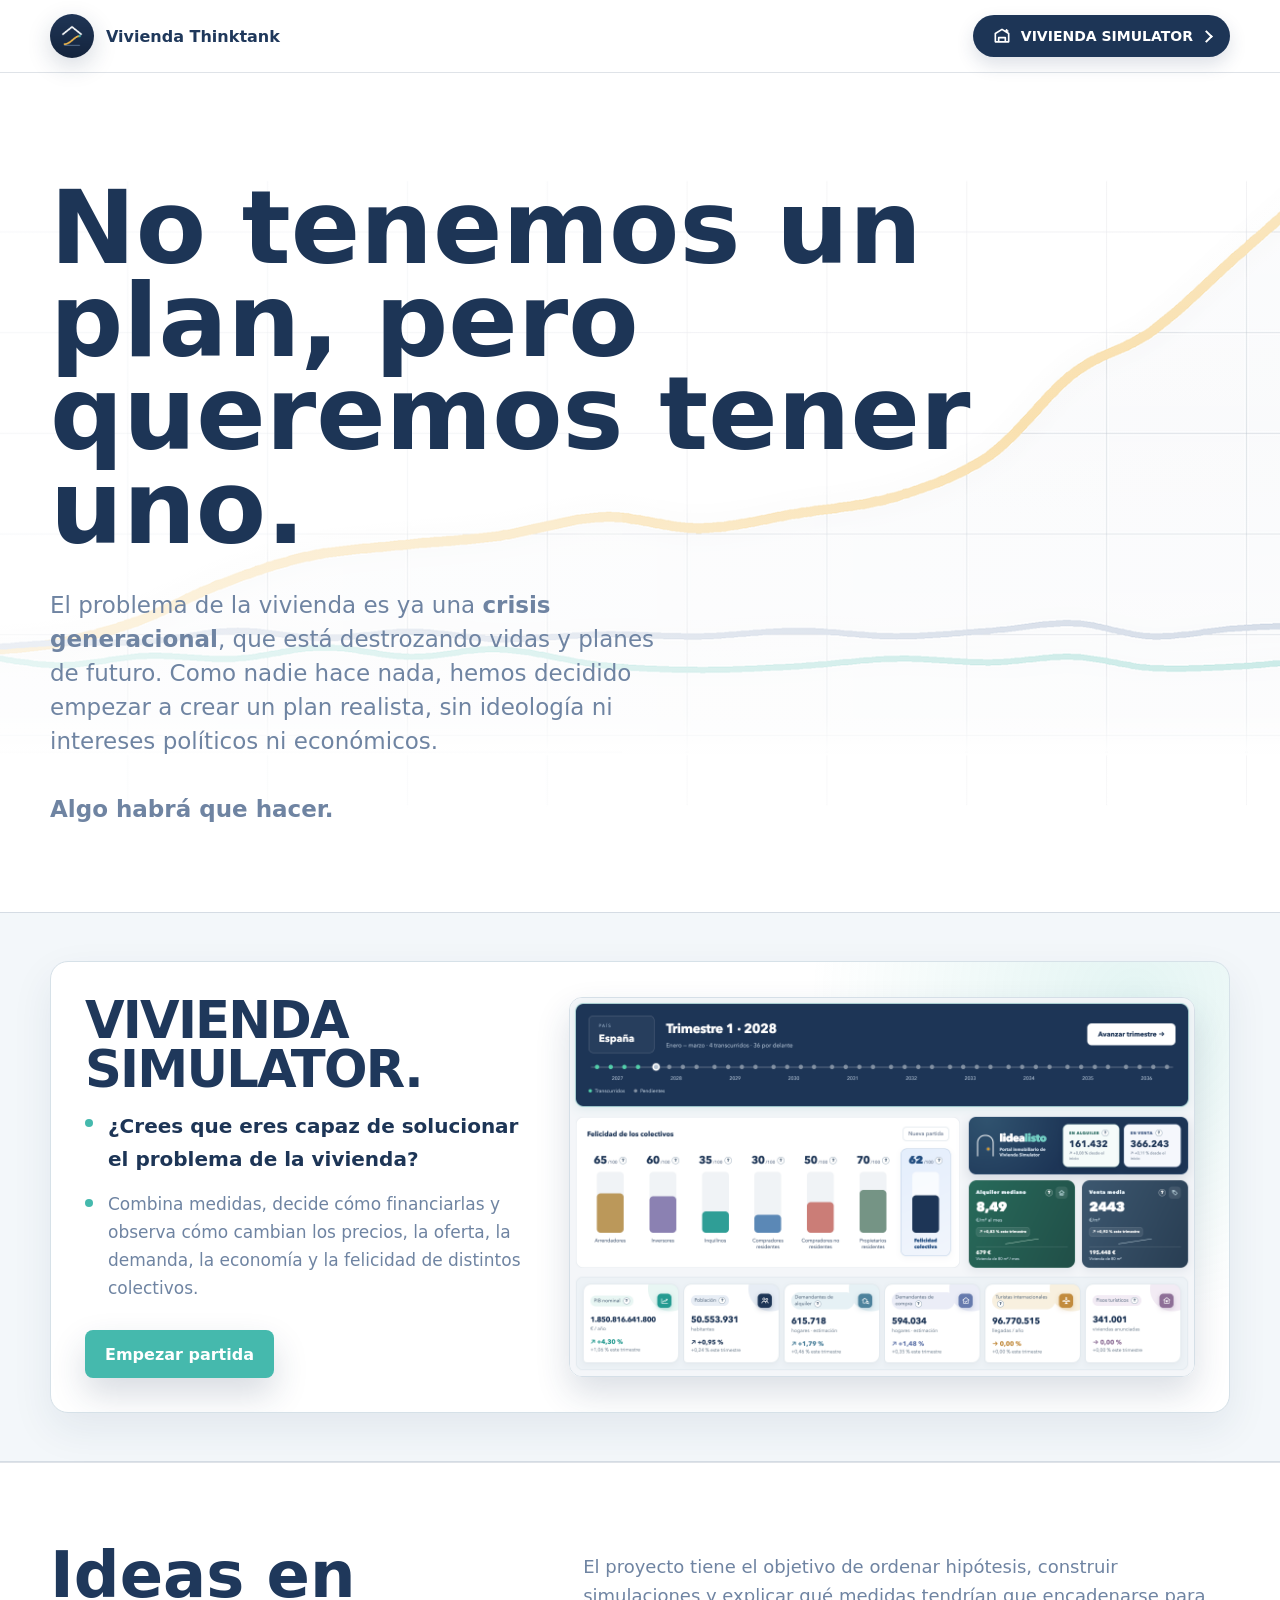
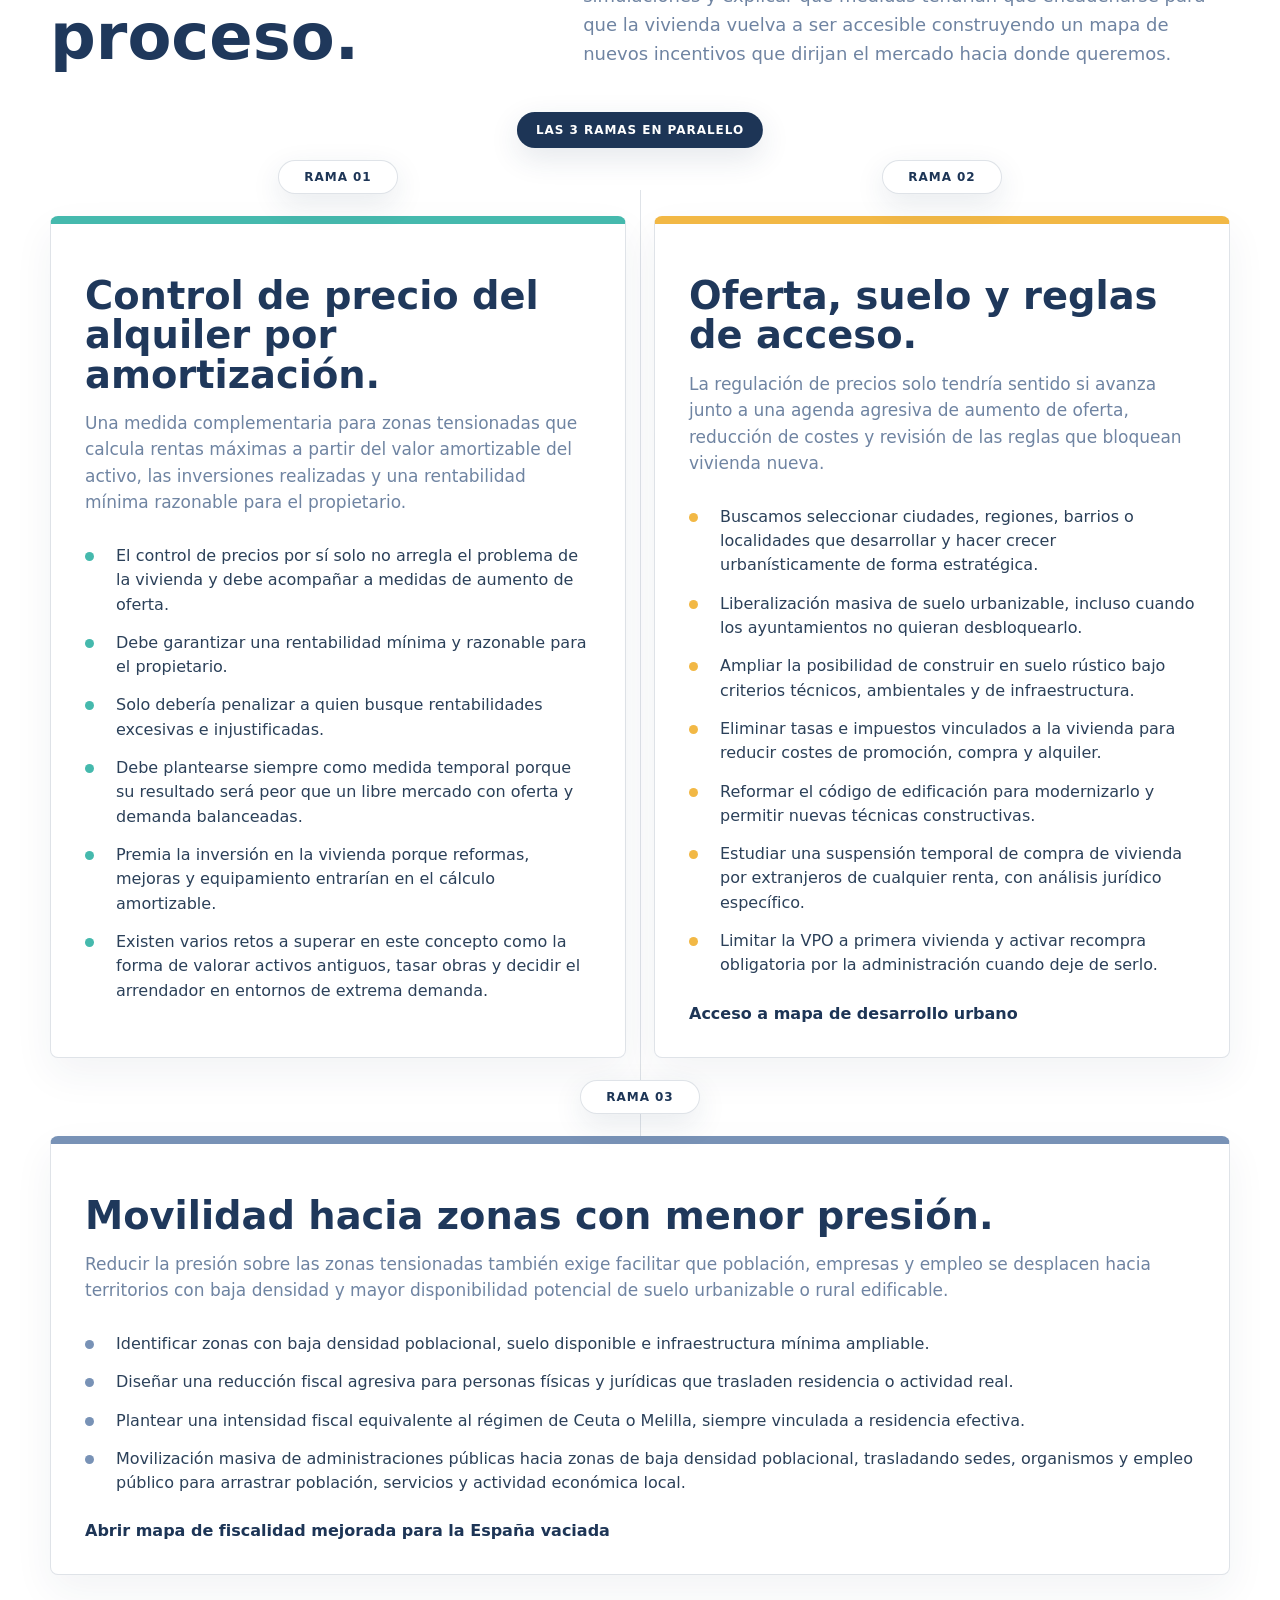
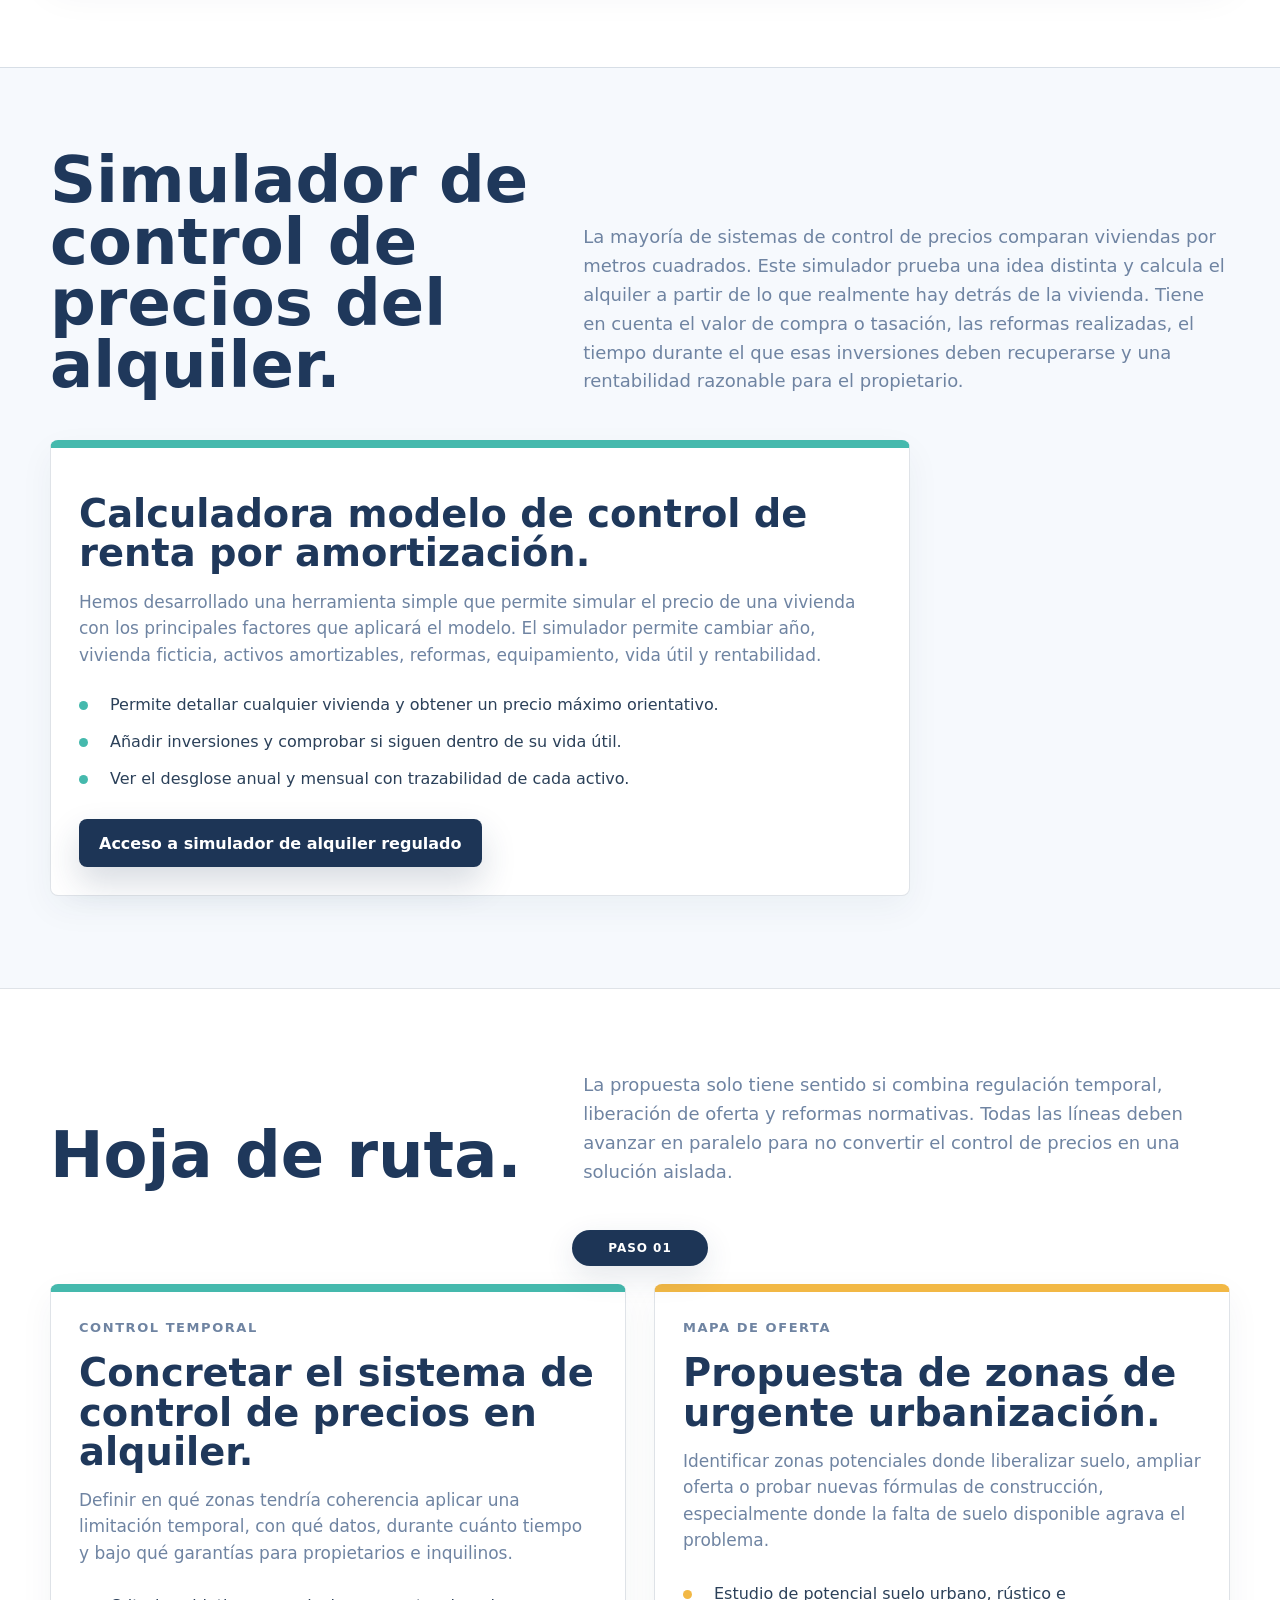
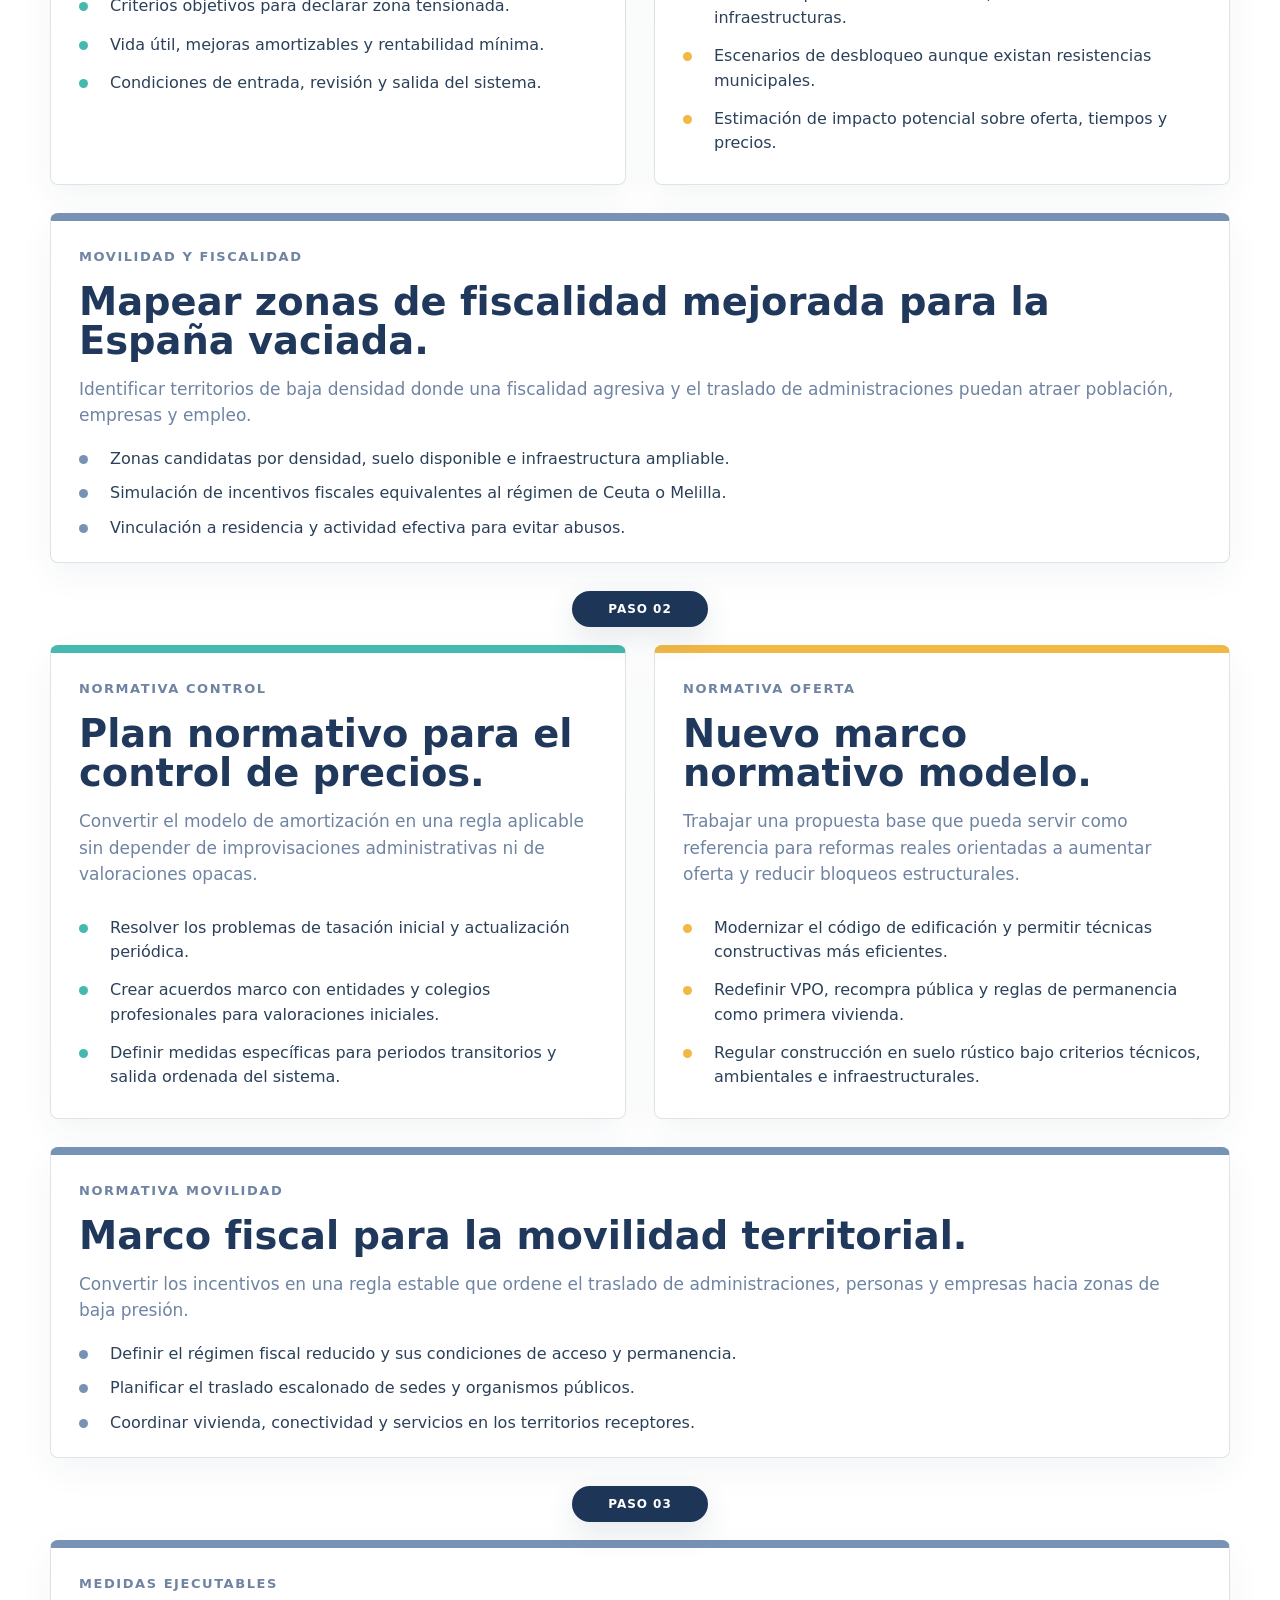
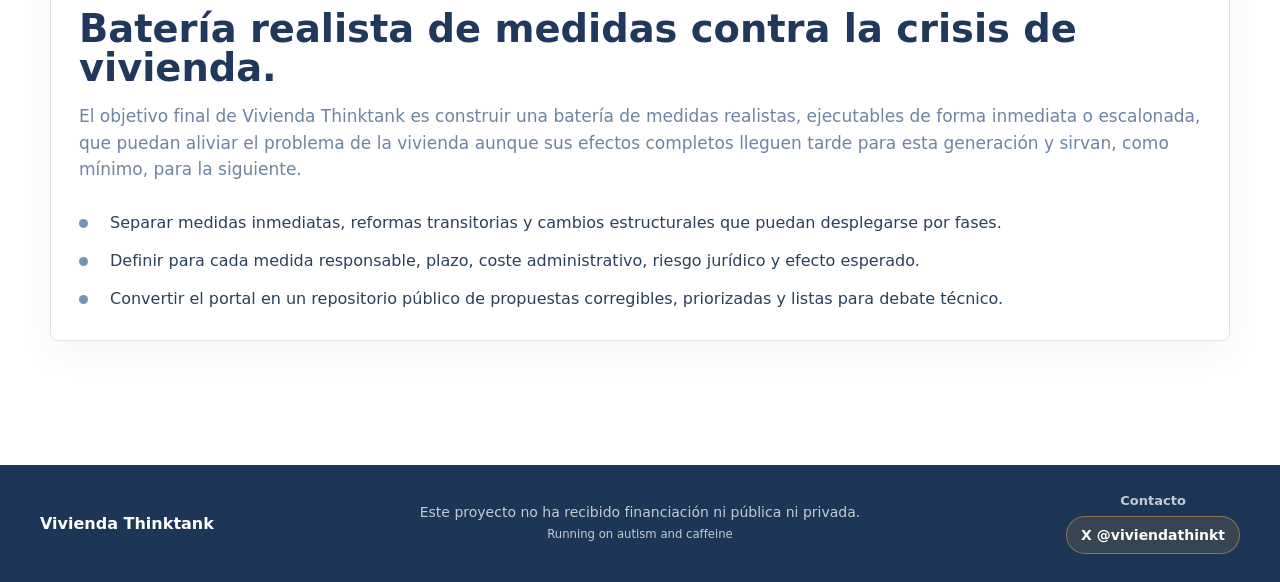
==== commit 23d29211: "Publicar Vivienda Simulator Alfa 0.12 con modelo nacional y despliegue verificado" ====
--- a/index.html
+++ b/index.html
@@ -128,6 +128,31 @@
     }
 
     .header-button.social::after {
+      display: none;
+    }
+
+    .header-button.game-entry {
+      min-height: 42px;
+      border-color: rgba(31, 56, 91, 0.2);
+      background: var(--navy);
+      box-shadow: 0 8px 18px rgba(31, 56, 91, 0.15);
+    }
+
+    .header-button.game-entry svg {
+      width: 20px;
+      height: 20px;
+      fill: none;
+      stroke: currentColor;
+      stroke-width: 2;
+      stroke-linecap: round;
+      stroke-linejoin: round;
+    }
+
+    .mobile-header-actions {
+      display: none;
+    }
+
+    .mobile-video-button {
       display: none;
     }
 
@@ -433,6 +458,80 @@
       max-width: 860px;
     }
 
+    .game-showcase {
+      border-top: 1px solid var(--line);
+      border-bottom: 1px solid var(--line);
+      padding: 48px 0;
+      background: #f3f7fa;
+    }
+
+    .game-showcase-panel {
+      display: grid;
+      grid-template-columns: minmax(0, .9fr) minmax(420px, 1.25fr);
+      gap: 34px;
+      align-items: center;
+      overflow: hidden;
+      border: 1px solid #d6e1e8;
+      border-radius: 18px;
+      padding: 34px;
+      background:
+        radial-gradient(circle at 92% 8%, rgba(69, 185, 173, 0.15), transparent 28%),
+        var(--white);
+      box-shadow: 0 16px 42px rgba(31, 56, 91, 0.08);
+    }
+
+    .game-showcase-copy h2 {
+      margin: 0 0 16px;
+      font-size: clamp(34px, 4vw, 54px);
+      letter-spacing: -1.8px;
+    }
+
+    .game-showcase-points {
+      display: grid;
+      gap: 14px;
+      margin: 0;
+      padding: 0;
+      list-style: none;
+    }
+
+    .game-showcase-points li {
+      display: grid;
+      grid-template-columns: 11px 1fr;
+      gap: 12px;
+      color: var(--muted);
+      font-size: 17px;
+      line-height: 1.65;
+    }
+
+    .game-showcase-points li:before {
+      content: '';
+      width: 8px;
+      height: 8px;
+      margin-top: 9px;
+      border-radius: 50%;
+      background: var(--teal);
+    }
+
+    .game-showcase-points li:first-child {
+      color: var(--navy);
+      font-size: 20px;
+      font-weight: 850;
+    }
+
+    .game-showcase .cta-link {
+      background: var(--teal);
+    }
+
+    .game-showcase-image {
+      width: 100%;
+      height: auto;
+      border: 1px solid #d5dfe7;
+      border-radius: 13px;
+      object-fit: cover;
+      object-position: 50% 15%;
+      box-shadow: 0 16px 34px rgba(31, 56, 91, 0.16);
+    }
+
     .preview-copy {
       margin: 0 0 24px;
       color: var(--muted);
@@ -611,6 +710,72 @@
         gap: 16px;
       }
 
+      .mobile-video-button {
+        display: inline-flex;
+        flex-direction: column;
+        align-items: center;
+        justify-content: center;
+        flex: 0 0 auto;
+        gap: 2px;
+        min-width: 74px;
+        min-height: 39px;
+        padding: 4px 7px;
+        border: 1px solid #efb6bb;
+        border-radius: 10px;
+        background: rgba(255, 255, 255, 0.94);
+        color: #9f3a44;
+        text-decoration: none;
+        box-shadow: 0 8px 18px rgba(31, 56, 91, 0.08);
+      }
+
+      .mobile-header-actions {
+        display: flex;
+        align-items: stretch;
+        gap: 6px;
+        margin-left: auto;
+      }
+
+      .mobile-header-actions .mobile-video-button,
+      .mobile-game-button {
+        min-width: 62px;
+        min-height: 42px;
+      }
+
+      .mobile-game-button {
+        display: inline-flex;
+        align-items: center;
+        justify-content: center;
+        min-width: 88px;
+        gap: 0;
+        border: 1px solid #8bbdb6;
+        border-radius: 10px;
+        padding: 5px 8px;
+        background: var(--navy);
+        color: var(--white);
+        font-size: 9px;
+        font-weight: 900;
+        line-height: 1.15;
+        text-decoration: none;
+        text-transform: uppercase;
+        box-shadow: 0 8px 18px rgba(31, 56, 91, 0.16);
+      }
+
+      .mobile-video-button svg {
+        width: 15px;
+        height: 15px;
+        fill: currentColor;
+      }
+
+      .mobile-video-button span {
+        display: block;
+        color: #9f3a44;
+        font-size: 8px;
+        font-weight: 900;
+        line-height: 0.95;
+        letter-spacing: 0;
+        text-transform: uppercase;
+      }
+
       .hero {
         min-height: auto;
         padding: 72px 0 56px;
@@ -620,12 +785,30 @@
           #ffffff;
       }
 
+      .simulator {
+        padding-bottom: 44px;
+      }
+
+      .roadmap {
+        padding-top: 56px;
+      }
+
       .hero-grid,
       .section-head,
       .parallel,
       .simulator-grid,
       .field-grid {
         grid-template-columns: 1fr;
+      }
+
+      .game-showcase {
+        padding: 24px 0;
+      }
+
+      .game-showcase-panel {
+        grid-template-columns: 1fr;
+        gap: 24px;
+        padding: 24px;
       }
 
       .parallel-badge {
@@ -769,7 +952,8 @@
       }
     }
   </style>
-  <link rel="stylesheet" href="assets/mobile-app-nav.css">
+  <link rel="stylesheet" href="assets/mobile-app-nav.css?v=simulator-integration-2">
+<link rel="stylesheet" href="assets/shared-footer.css">
 </head>
 <body>
   <header class="topbar">
@@ -779,8 +963,14 @@
         <span>Vivienda Thinktank</span>
       </div>
       <div class="header-actions">
-        <a class="header-button primary" href="simulador_total.html">Simulador de alquiler regulado</a>
-        <a class="header-button secondary" href="mapa_desarrollo_urbano.html">Mapa de desarrollo urbano</a>
+        <a class="header-button game-entry" href="vivienda_simulator.html"><svg viewBox="0 0 24 24" aria-hidden="true"><path d="M4 19V9l8-5 8 5v10M8 19v-5h8v5M4 19h16M17.5 4.5v3M16 6h3"/></svg>VIVIENDA SIMULATOR</a>
+      </div>
+      <div class="mobile-header-actions">
+        <a class="mobile-video-button" href="https://youtube.com/shorts/DYsJg4EVJuY" target="_blank" rel="noreferrer" aria-label="Ver video explicativo en YouTube">
+          <span>Mucho texto</span><span>TDAH</span>
+          <svg viewBox="0 0 24 24" aria-hidden="true" focusable="false"><path d="M21.6 7.2c-.2-.9-.9-1.6-1.8-1.8C18.2 5 12 5 12 5s-6.2 0-7.8.4c-.9.2-1.6.9-1.8 1.8C2 8.8 2 12 2 12s0 3.2.4 4.8c.2.9.9 1.6 1.8 1.8 1.6.4 7.8.4 7.8.4s6.2 0 7.8-.4c.9-.2 1.6-.9 1.8-1.8.4-1.6.4-4.8.4-4.8s0-3.2-.4-4.8ZM10 14.9V9.1l5.2 2.9L10 14.9Z"></path></svg>
+        </a>
+        <a class="mobile-game-button" href="vivienda_simulator.html" aria-label="Abrir Vivienda Simulator">Vivienda Simulator</a>
       </div>
     </div>
   </header>
@@ -790,7 +980,7 @@
       <a class="mobile-app-nav__button is-active" href="index.html" aria-label="Inicio" aria-current="page" title="Inicio">
         <img class="mobile-app-nav__logo" src="assets/brand/vivienda-thinktank-logo-final.png" alt="">
       </a>
-      <a class="mobile-app-nav__button" href="simulador_total.html" aria-label="Simulador" title="Simulador">
+      <a class="mobile-app-nav__button" href="vivienda_simulator.html" aria-label="Vivienda Simulator" title="Vivienda Simulator">
         <svg viewBox="0 0 24 24" aria-hidden="true" focusable="false" fill="none">
           <rect x="5" y="3" width="14" height="18" rx="2.5"></rect>
           <rect x="8" y="6" width="8" height="3" rx="0.8"></rect>
@@ -802,29 +992,19 @@
           <path d="M13.2 14.5h4.6"></path>
         </svg>
       </a>
-      <a class="mobile-app-nav__button" href="mapa_desarrollo_urbano.html" aria-label="Mapa de desarrollo urbano" title="Mapa de desarrollo urbano">
+      <a class="mobile-app-nav__button" href="simulador_total.html" aria-label="Calculadora de alquiler regulado" title="Calculadora de alquiler regulado">
         <svg viewBox="0 0 24 24" aria-hidden="true" focusable="false" fill="none">
-          <path d="M4.5 21h15"></path>
-          <path d="M6.5 21V5.8c0-.8.6-1.4 1.4-1.4h8.2c.8 0 1.4.6 1.4 1.4V21"></path>
-          <path d="M9.5 8h1.2"></path>
-          <path d="M13.3 8h1.2"></path>
-          <path d="M9.5 11.5h1.2"></path>
-          <path d="M13.3 11.5h1.2"></path>
-          <path d="M10 21v-4h4v4"></path>
+          <path d="M5 4h14v16H5z"></path>
+          <path d="M8 8h8M8 12h2M14 12h2M8 16h2M14 16h2"></path>
         </svg>
       </a>
-      <a class="mobile-app-nav__button" href="mapa_fiscalidad_mejorada.html" aria-label="Mapa de fiscalidad mejorada para la España vaciada" title="Mapa de fiscalidad mejorada para la España vaciada">
-        <svg viewBox="0 0 24 24" aria-hidden="true" focusable="false" fill="none">
-          <path d="M4 16.5h8.2l2.3-5.5H19"></path>
-          <path d="M8 11h3.8"></path>
-          <path d="M6.2 16.5V13h2.6l2.2 3.5"></path>
-          <path d="M14.5 11V8.5h2.8"></path>
-          <circle cx="6.5" cy="18" r="2.5"></circle>
-          <circle cx="17" cy="18" r="3"></circle>
-          <path d="M17 15v6"></path>
-          <path d="M14 18h6"></path>
-        </svg>
-      </a>
+      <div class="mobile-map-picker">
+        <div class="mobile-map-menu" id="mobile-map-menu" hidden>
+          <a href="mapa_desarrollo_urbano.html"><svg viewBox="0 0 24 24" aria-hidden="true"><path d="M5 20h14M7 20V6h10v14M10 9h1M13 9h1M10 13h1M13 13h1"/></svg><span>Desarrollo urbano</span></a>
+          <a href="mapa_fiscalidad_mejorada.html"><svg viewBox="0 0 24 24" aria-hidden="true"><path d="M4 17h8l3-7h5M7 17v-4h3l2 4M17 14v7M14 18h6"/></svg><span>Fiscalidad rural</span></a>
+        </div>
+        <button class="mobile-app-nav__button" id="mobile-map-toggle" type="button" aria-expanded="false" aria-controls="mobile-map-menu" aria-label="Abrir mapas" title="Mapas"><svg viewBox="0 0 24 24" aria-hidden="true" focusable="false" fill="none"><path d="m4 6 5-2 6 2 5-2v14l-5 2-6-2-5 2V6Z"></path><path d="M9 4v14M15 6v14"></path></svg></button>
+      </div>
     </div>
   </nav>
 
@@ -841,6 +1021,19 @@
             <strong>Algo habrá que hacer.</strong>
           </p>
         </div>
+      </div>
+    </section>
+
+    <section class="game-showcase" aria-labelledby="vivienda-simulator-title">
+      <div class="shell">
+        <article class="game-showcase-panel">
+          <div class="game-showcase-copy">
+            <h2 id="vivienda-simulator-title">VIVIENDA SIMULATOR.</h2>
+            <ul class="game-showcase-points"><li>¿Crees que eres capaz de solucionar el problema de la vivienda?</li><li>Combina medidas, decide cómo financiarlas y observa cómo cambian los precios, la oferta, la demanda, la economía y la felicidad de distintos colectivos.</li></ul>
+            <a class="cta-link" href="vivienda_simulator.html">Empezar partida</a>
+          </div>
+          <img class="game-showcase-image" src="vivienda_simulator_nacional.png?v=20261003-actual" alt="Captura actual de Vivienda Simulator: cronograma, felicidad, anuncios, precios y variables nacionales">
+        </article>
       </div>
     </section>
 
@@ -1077,10 +1270,10 @@
     </section>
   </main>
 
-  <footer class="footer">
+  <footer class="shared-site-footer">
     <div class="shell">
       <strong>Vivienda Thinktank</strong>
-      <span class="footer-note">Este proyecto no ha recibido financiación ni pública ni privada.</span>
+      <span class="footer-note">Este proyecto no ha recibido financiación ni pública ni privada.<br><small>Running on autism and caffeine</small></span>
       <div class="footer-contact">
         <span class="footer-contact-title">Contacto</span>
         <a class="footer-link" href="https://x.com/viviendathinkt" target="_blank" rel="noreferrer">X @viviendathinkt</a>
@@ -1088,5 +1281,23 @@
     </div>
   </footer>
 
+  <script>
+    (() => {
+      const toggle = document.getElementById('mobile-map-toggle');
+      const menu = document.getElementById('mobile-map-menu');
+      if (!toggle || !menu) return;
+      const close = () => { menu.hidden = true; toggle.setAttribute('aria-expanded', 'false'); };
+      toggle.addEventListener('click', () => {
+        const opening = menu.hidden;
+        menu.hidden = !opening;
+        toggle.setAttribute('aria-expanded', String(opening));
+      });
+      document.addEventListener('click', event => {
+        if (!event.target.closest('.mobile-map-picker')) close();
+      });
+      document.addEventListener('keydown', event => { if (event.key === 'Escape') close(); });
+    })();
+  </script>
+
 </body>
 </html>
--- a/assets/mobile-app-nav.css
+++ b/assets/mobile-app-nav.css
@@ -25,6 +25,42 @@
     overflow: hidden;
     text-overflow: ellipsis;
     white-space: nowrap;
+  }
+
+  /* El acceso al simulador debe conservar su nombre completo en cabeceras
+     estrechas, sin desplazarlo fuera de la pantalla. */
+  .topbar .shell {
+    gap: 8px;
+  }
+
+  .topbar .brand {
+    min-width: 0;
+    gap: 7px;
+  }
+
+  .topbar .brand-logo {
+    width: 38px;
+    height: 38px;
+  }
+
+  .topbar .brand span {
+    max-width: min(38vw, 148px);
+    font-size: 14px;
+  }
+
+  .mobile-header-actions {
+    gap: 4px;
+  }
+
+  .mobile-video-button {
+    min-width: 60px !important;
+    padding: 4px 5px !important;
+  }
+
+  .mobile-game-button {
+    min-width: 74px !important;
+    padding: 4px 5px !important;
+    font-size: 8px !important;
   }
 
   .mobile-app-nav {
@@ -95,4 +131,64 @@
     object-fit: cover;
     box-shadow: 0 0 0 2px rgba(255, 255, 255, 0.88);
   }
+
+  .mobile-map-picker {
+    position: relative;
+    min-width: 0;
+  }
+
+  .mobile-map-picker > .mobile-app-nav__button {
+    border: 1px solid rgba(31, 56, 91, 0.12);
+  }
+
+  .mobile-map-picker > .mobile-app-nav__button[aria-expanded="true"] {
+    border-color: var(--navy);
+    background: var(--navy);
+    color: var(--white);
+  }
+
+  .mobile-map-menu {
+    position: absolute;
+    right: 0;
+    bottom: calc(100% + 12px);
+    z-index: 2;
+    display: grid;
+    gap: 8px;
+    width: min(250px, calc(100vw - 24px));
+    padding: 9px;
+    border: 1px solid var(--line);
+    border-radius: 16px;
+    background: rgba(255, 255, 255, 0.98);
+    box-shadow: 0 18px 42px rgba(31, 56, 91, 0.22);
+  }
+
+  .mobile-map-menu[hidden] {
+    display: none;
+  }
+
+  .mobile-map-menu a {
+    display: flex;
+    align-items: center;
+    gap: 12px;
+    min-height: 52px;
+    padding: 9px 12px;
+    border: 1px solid rgba(31, 56, 91, 0.1);
+    border-radius: 11px;
+    background: #f6f9fc;
+    color: var(--navy);
+    font-size: 12px;
+    font-weight: 800;
+    text-decoration: none;
+  }
+
+  .mobile-map-menu a svg {
+    width: 23px;
+    height: 23px;
+    flex: 0 0 auto;
+    fill: none;
+    stroke: currentColor;
+    stroke-width: 2;
+    stroke-linecap: round;
+    stroke-linejoin: round;
+  }
 }
--- a/assets/shared-footer.css
+++ b/assets/shared-footer.css
@@ -0,0 +1 @@
+.shared-site-footer{display:block!important;margin:32px 0 0!important;padding:28px 20px!important;background:#1d3556!important;color:white!important;font-family:system-ui,sans-serif;font-size:14px!important;clear:both}.shared-site-footer .shell{max-width:1240px;margin:auto;display:flex;align-items:center;justify-content:space-between;gap:24px;flex-wrap:wrap}.shared-site-footer strong{font-size:16px}.shared-site-footer .footer-note{color:#ffffffbd;font-size:14px;line-height:1.5;text-align:center}.shared-site-footer .footer-contact{display:flex;flex-direction:column;align-items:center;gap:8px}.shared-site-footer .footer-contact-title{font-size:13px;color:#ffffffbd}.shared-site-footer .footer-link{display:inline-flex;padding:9px 14px;border:1px solid #f2b84570;border-radius:30px;background:#f2b8451f;color:white;text-decoration:none}@media(max-width:650px){.shared-site-footer .shell{flex-direction:column;text-align:center}}
